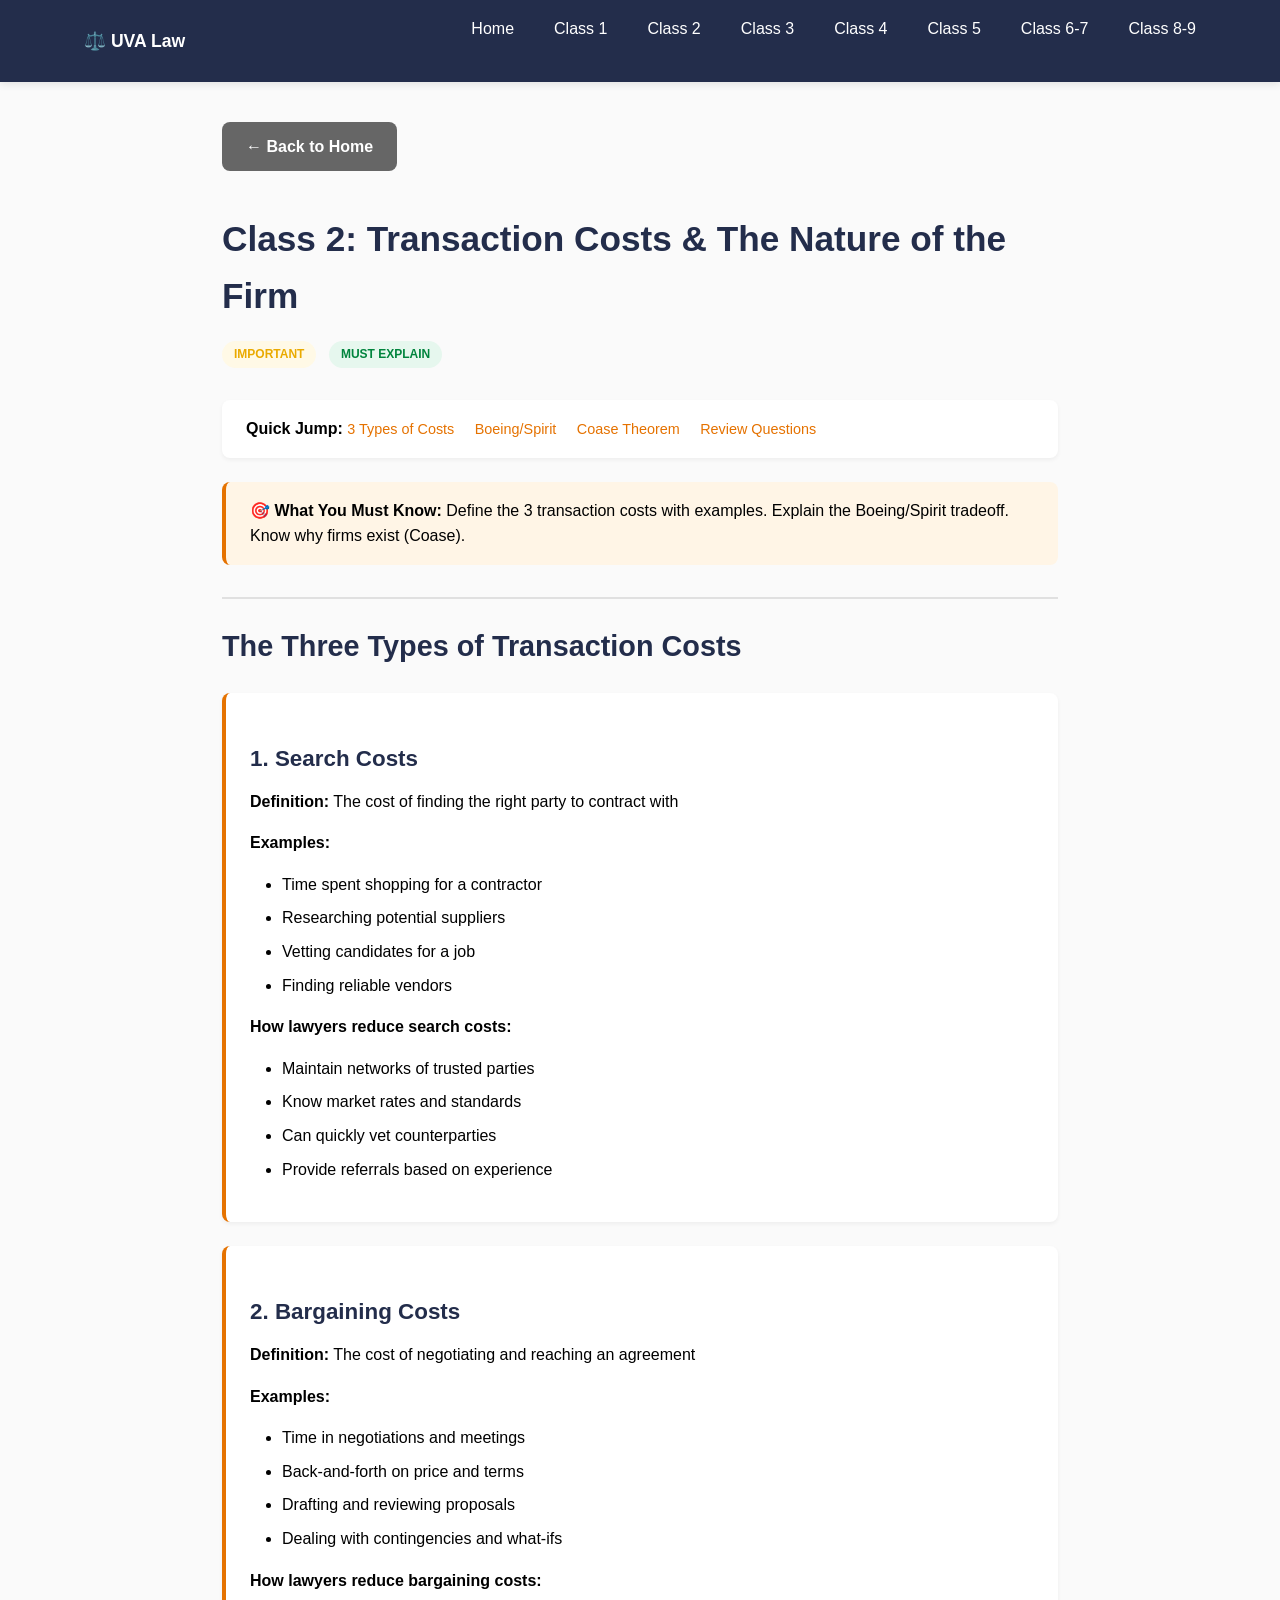
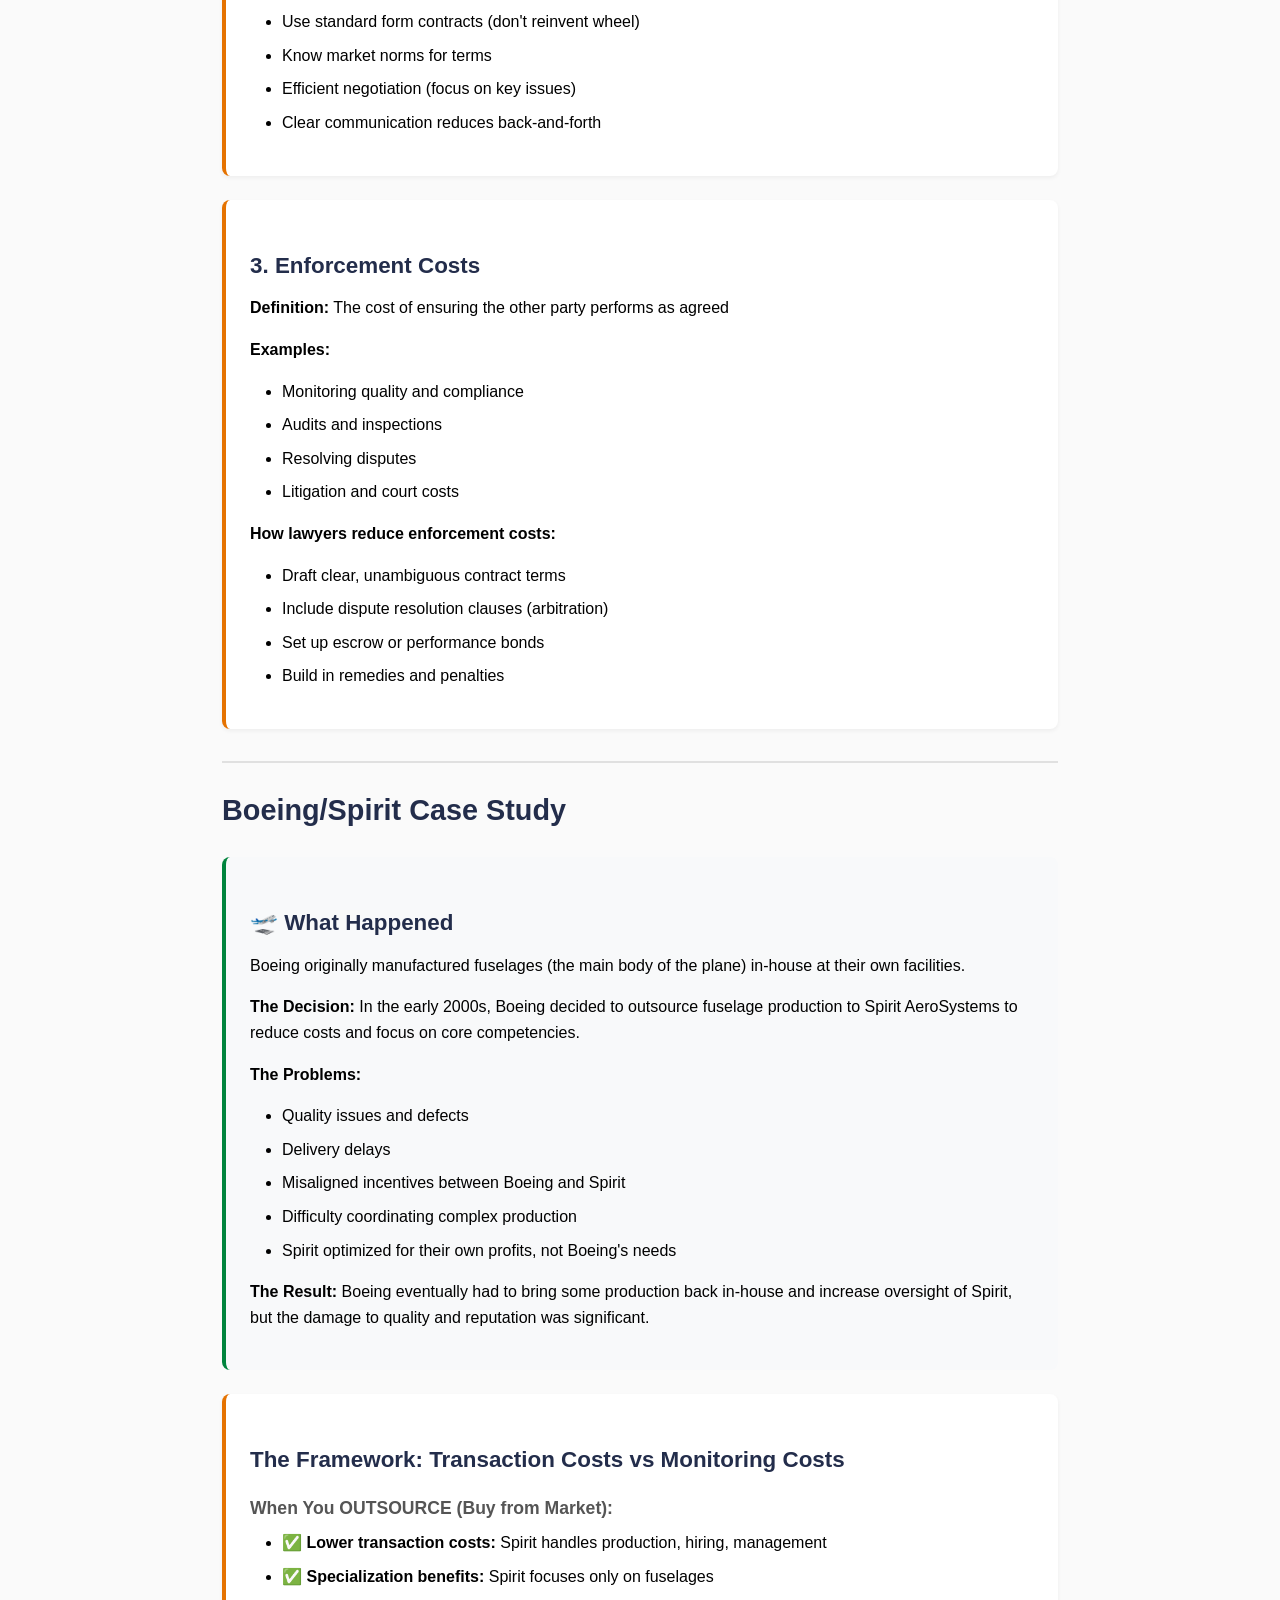
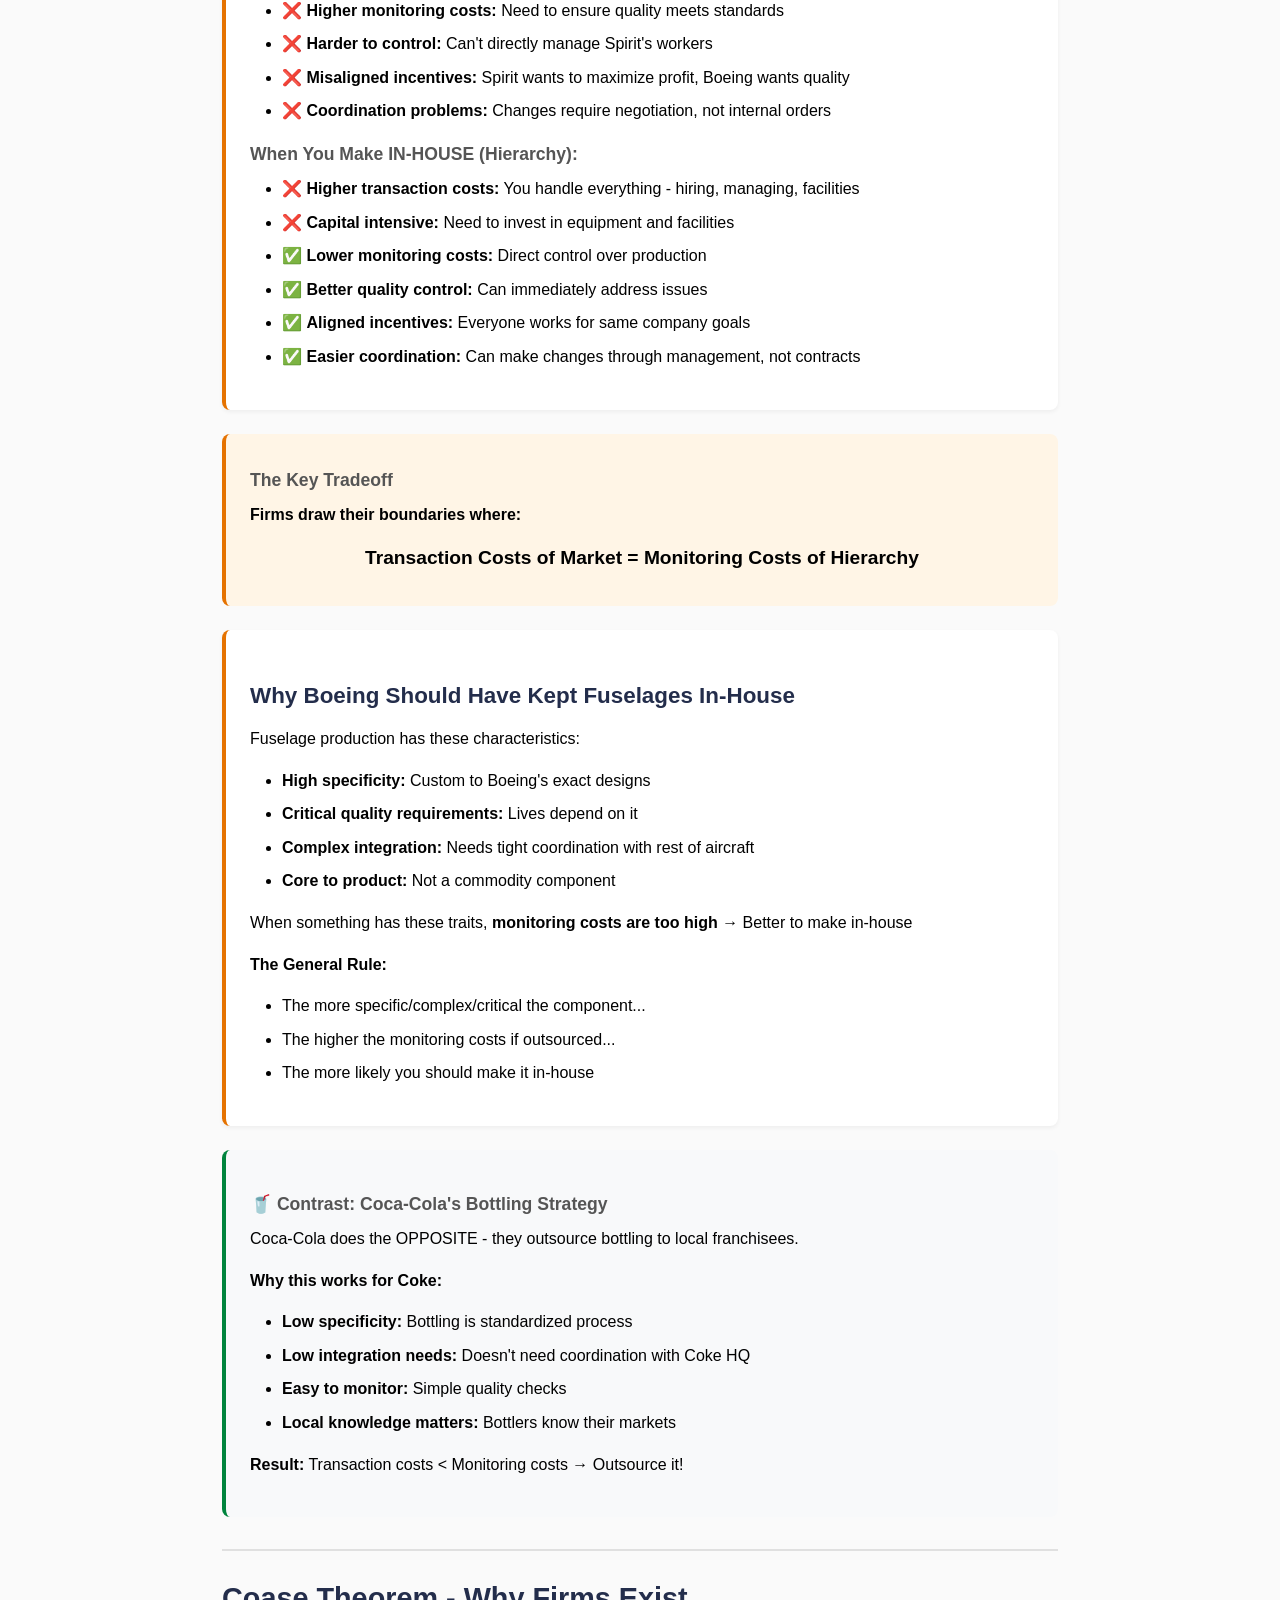
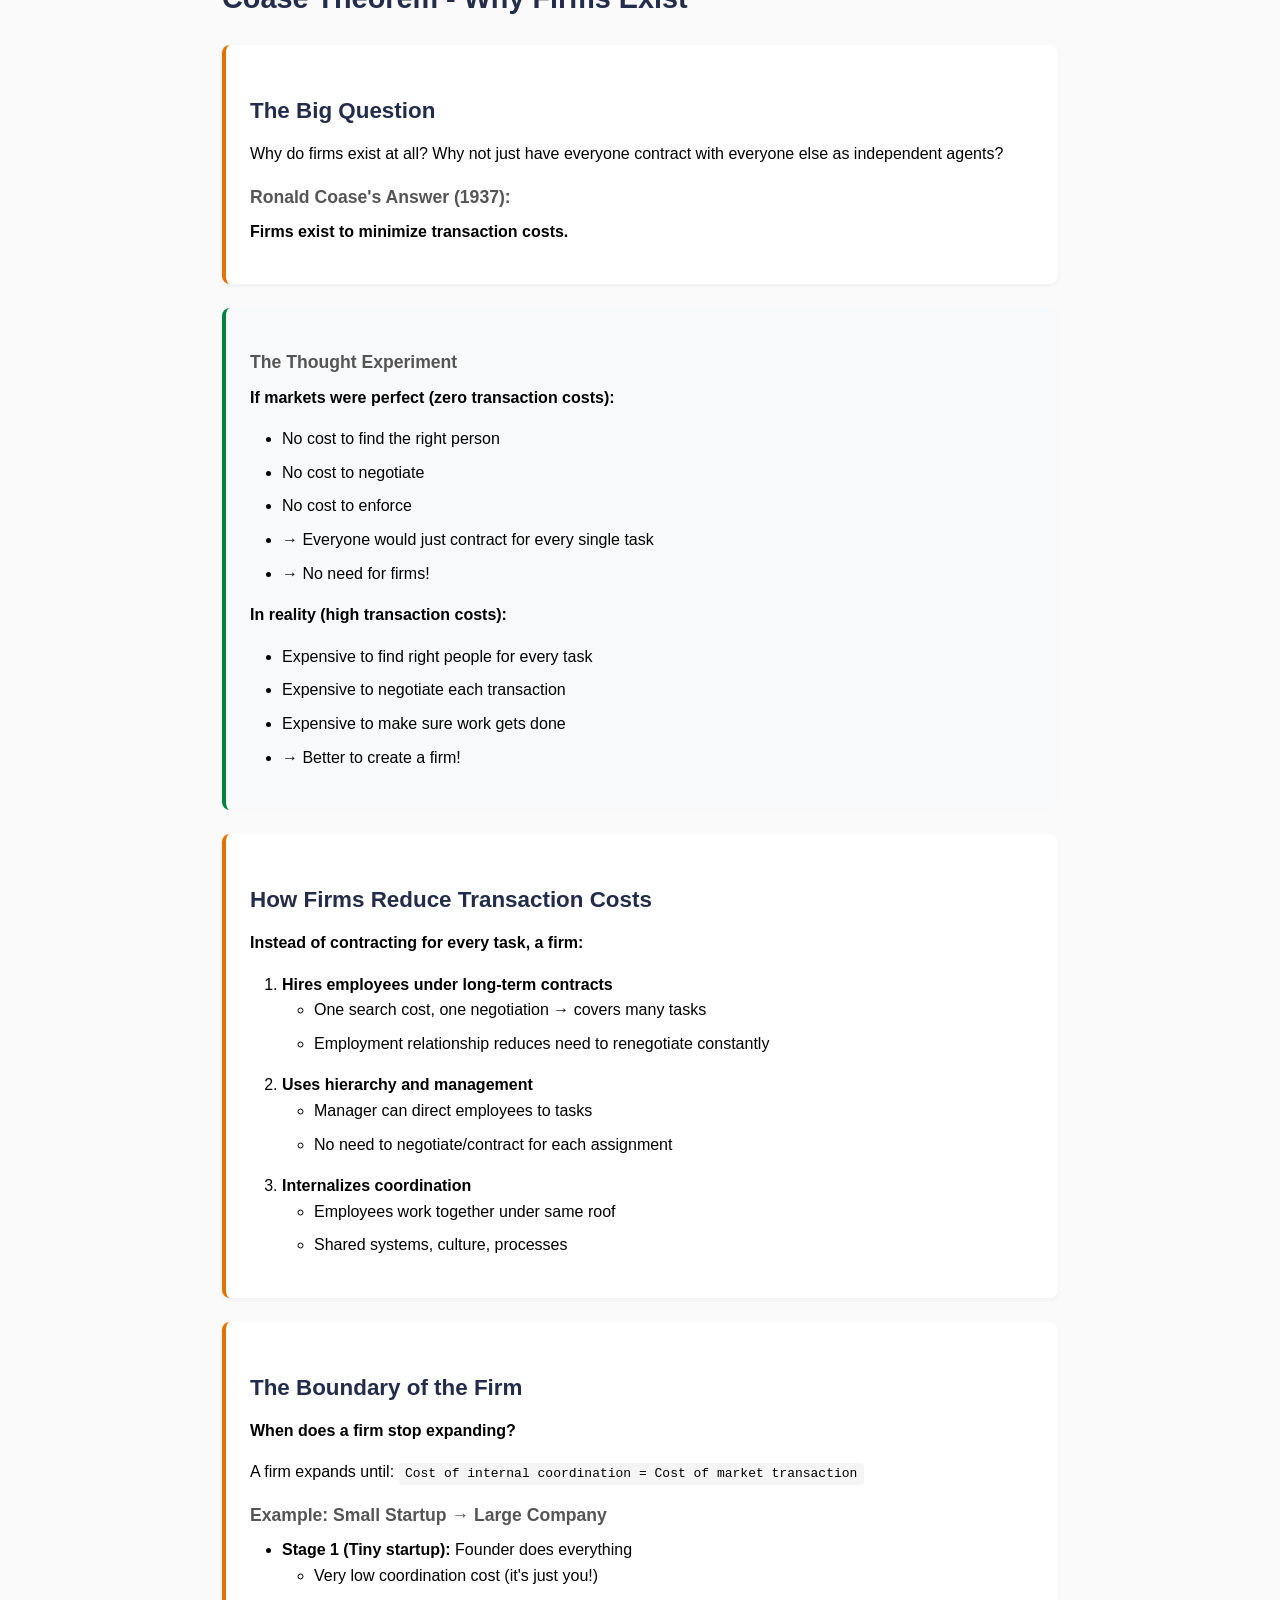
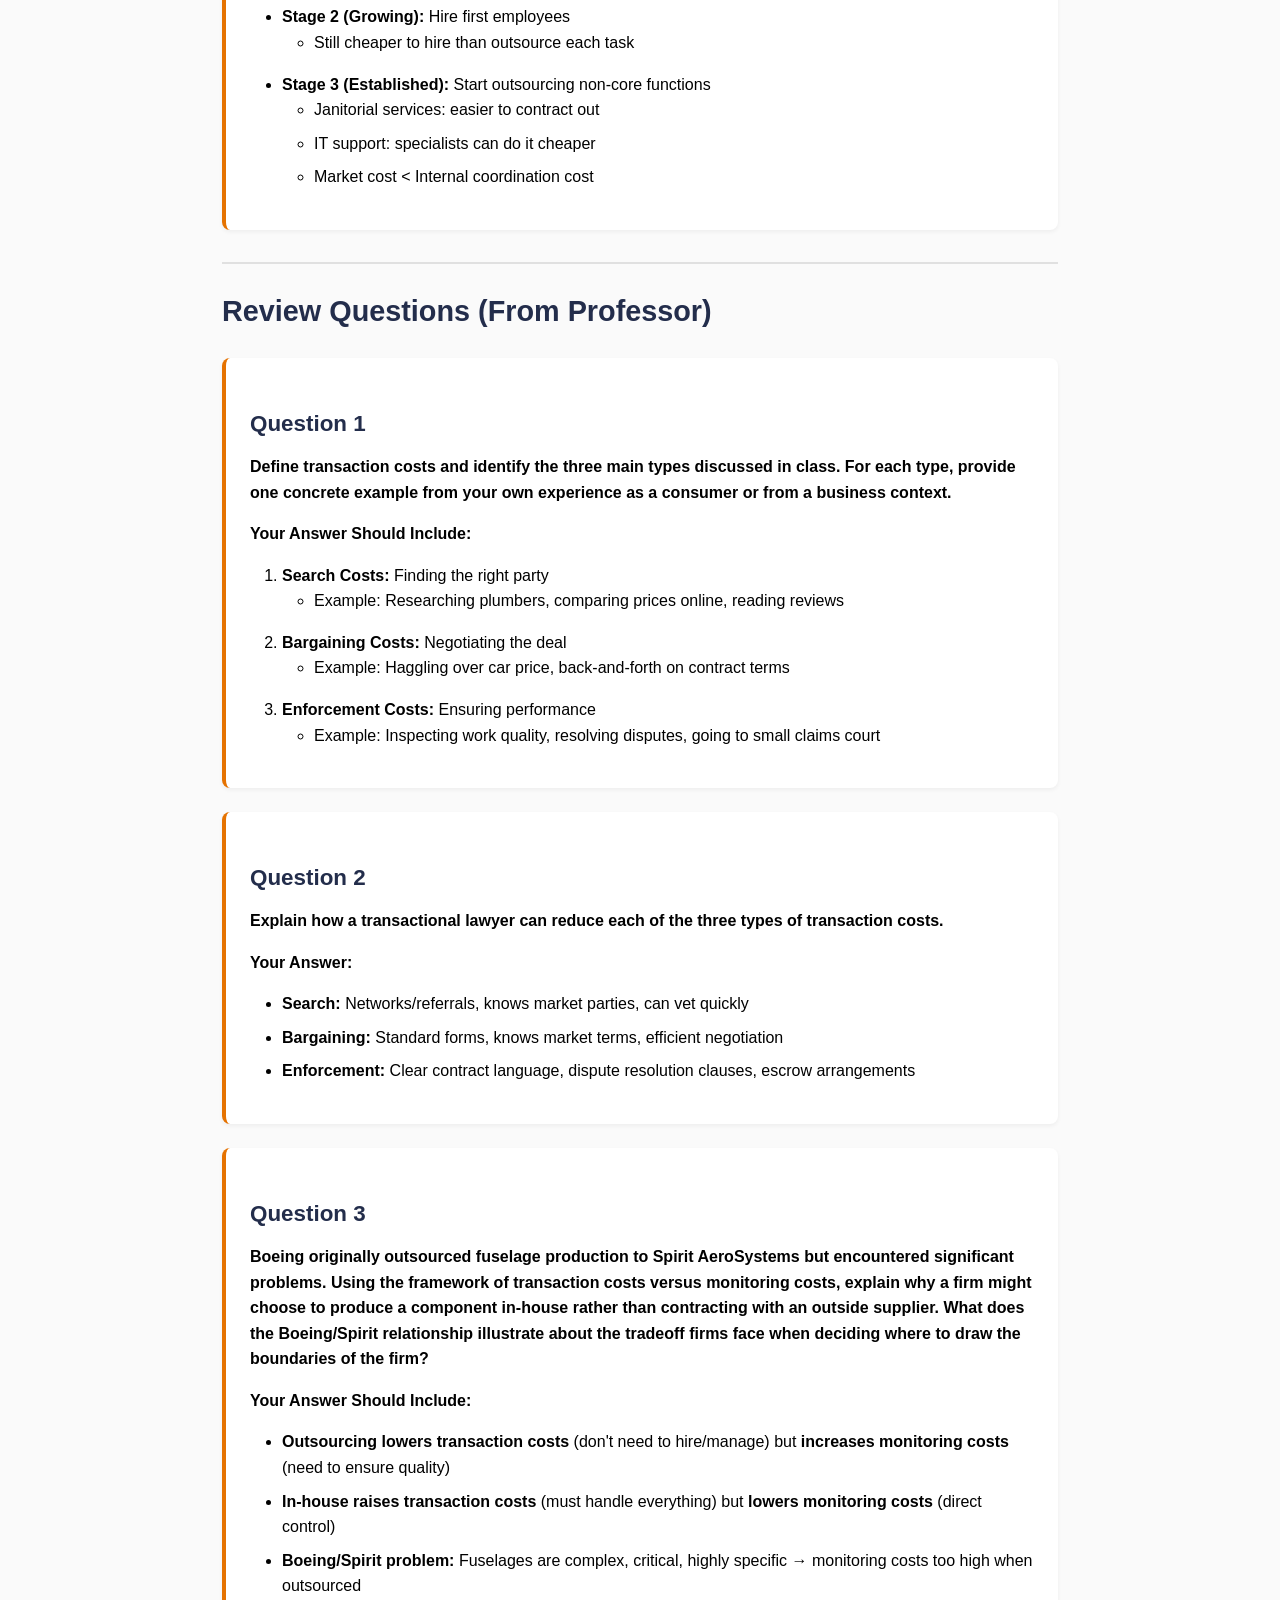
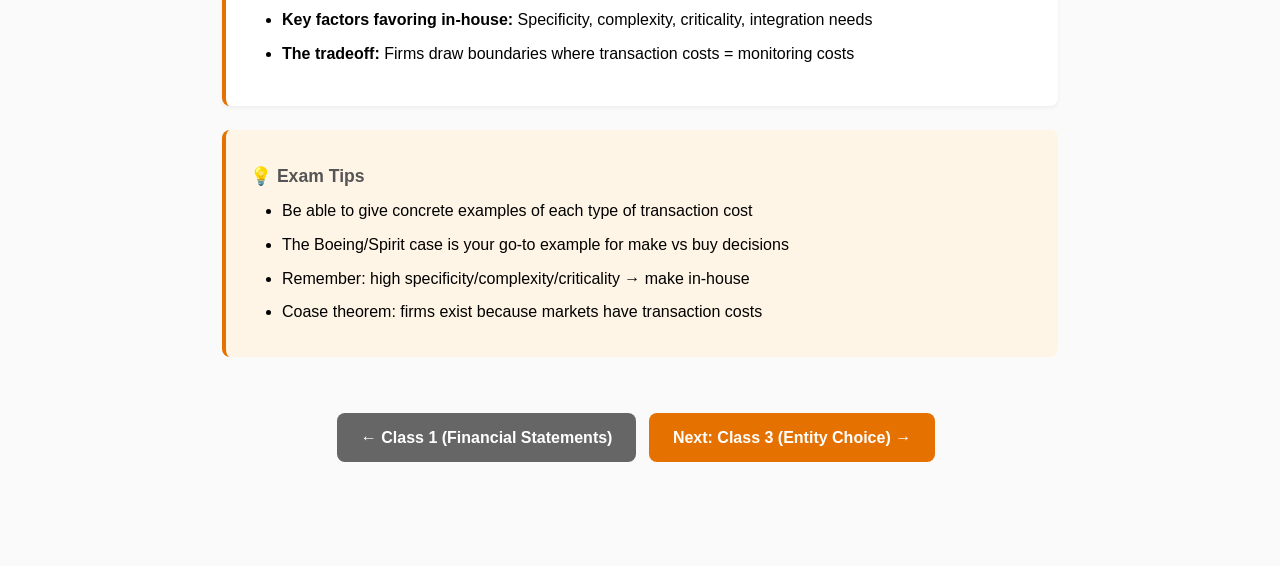
==== class2.html @ 77285ee9 "Rename class 2.html to class2.html" ====
<!DOCTYPE html>
<html lang="en">
<head>
    <meta charset="UTF-8">
    <meta name="viewport" content="width=device-width, initial-scale=1.0">
    <title>Class 2: Transaction Costs - UVA Law</title>
    <link rel="stylesheet" href="styles.css">
</head>
<body>
    <nav>
        <div class="container">
            <div class="logo"><a href="index.html" style="color: white; text-decoration: none;">⚖️ UVA Law</a></div>
            <ul>
                <li><a href="index.html">Home</a></li>
                <li><a href="class1.html">Class 1</a></li>
                <li><a href="class2.html">Class 2</a></li>
                <li><a href="class3.html">Class 3</a></li>
                <li><a href="class4.html">Class 4</a></li>
                <li><a href="class5.html">Class 5</a></li>
                <li><a href="class6.html">Class 6-7</a></li>
                <li><a href="class7.html">Class 8-9</a></li>
            </ul>
        </div>
    </nav>

    <div class="container">
        <a href="index.html" class="btn btn-secondary">← Back to Home</a>
        
        <h1>Class 2: Transaction Costs & The Nature of the Firm</h1>
        
        <div style="margin: 1rem 0;">
            <span class="badge important">IMPORTANT</span>
            <span class="badge explain">MUST EXPLAIN</span>
        </div>

        <div class="toc">
            <strong>Quick Jump:</strong>
            <a href="#costs">3 Types of Costs</a>
            <a href="#boeing">Boeing/Spirit</a>
            <a href="#coase">Coase Theorem</a>
            <a href="#review">Review Questions</a>
        </div>

        <div class="alert alert-exam">
            <strong>🎯 What You Must Know:</strong> Define the 3 transaction costs with examples. Explain the Boeing/Spirit tradeoff. Know why firms exist (Coase).
        </div>

        <h2 id="costs">The Three Types of Transaction Costs</h2>

        <div class="concept-box">
            <h3>1. Search Costs</h3>
            <p><strong>Definition:</strong> The cost of finding the right party to contract with</p>
            
            <p><strong>Examples:</strong></p>
            <ul>
                <li>Time spent shopping for a contractor</li>
                <li>Researching potential suppliers</li>
                <li>Vetting candidates for a job</li>
                <li>Finding reliable vendors</li>
            </ul>

            <p><strong>How lawyers reduce search costs:</strong></p>
            <ul>
                <li>Maintain networks of trusted parties</li>
                <li>Know market rates and standards</li>
                <li>Can quickly vet counterparties</li>
                <li>Provide referrals based on experience</li>
            </ul>
        </div>

        <div class="concept-box">
            <h3>2. Bargaining Costs</h3>
            <p><strong>Definition:</strong> The cost of negotiating and reaching an agreement</p>
            
            <p><strong>Examples:</strong></p>
            <ul>
                <li>Time in negotiations and meetings</li>
                <li>Back-and-forth on price and terms</li>
                <li>Drafting and reviewing proposals</li>
                <li>Dealing with contingencies and what-ifs</li>
            </ul>

            <p><strong>How lawyers reduce bargaining costs:</strong></p>
            <ul>
                <li>Use standard form contracts (don't reinvent wheel)</li>
                <li>Know market norms for terms</li>
                <li>Efficient negotiation (focus on key issues)</li>
                <li>Clear communication reduces back-and-forth</li>
            </ul>
        </div>

        <div class="concept-box">
            <h3>3. Enforcement Costs</h3>
            <p><strong>Definition:</strong> The cost of ensuring the other party performs as agreed</p>
            
            <p><strong>Examples:</strong></p>
            <ul>
                <li>Monitoring quality and compliance</li>
                <li>Audits and inspections</li>
                <li>Resolving disputes</li>
                <li>Litigation and court costs</li>
            </ul>

            <p><strong>How lawyers reduce enforcement costs:</strong></p>
            <ul>
                <li>Draft clear, unambiguous contract terms</li>
                <li>Include dispute resolution clauses (arbitration)</li>
                <li>Set up escrow or performance bonds</li>
                <li>Build in remedies and penalties</li>
            </ul>
        </div>

        <h2 id="boeing">Boeing/Spirit Case Study</h2>

        <div class="example-box">
            <h3>🛫 What Happened</h3>
            <p>Boeing originally manufactured fuselages (the main body of the plane) in-house at their own facilities.</p>
            
            <p><strong>The Decision:</strong> In the early 2000s, Boeing decided to outsource fuselage production to Spirit AeroSystems to reduce costs and focus on core competencies.</p>

            <p><strong>The Problems:</strong></p>
            <ul>
                <li>Quality issues and defects</li>
                <li>Delivery delays</li>
                <li>Misaligned incentives between Boeing and Spirit</li>
                <li>Difficulty coordinating complex production</li>
                <li>Spirit optimized for their own profits, not Boeing's needs</li>
            </ul>

            <p><strong>The Result:</strong> Boeing eventually had to bring some production back in-house and increase oversight of Spirit, but the damage to quality and reputation was significant.</p>
        </div>

        <div class="concept-box">
            <h3>The Framework: Transaction Costs vs Monitoring Costs</h3>

            <h4>When You OUTSOURCE (Buy from Market):</h4>
            <ul>
                <li>✅ <strong>Lower transaction costs:</strong> Spirit handles production, hiring, management</li>
                <li>✅ <strong>Specialization benefits:</strong> Spirit focuses only on fuselages</li>
                <li>❌ <strong>Higher monitoring costs:</strong> Need to ensure quality meets standards</li>
                <li>❌ <strong>Harder to control:</strong> Can't directly manage Spirit's workers</li>
                <li>❌ <strong>Misaligned incentives:</strong> Spirit wants to maximize profit, Boeing wants quality</li>
                <li>❌ <strong>Coordination problems:</strong> Changes require negotiation, not internal orders</li>
            </ul>

            <h4>When You Make IN-HOUSE (Hierarchy):</h4>
            <ul>
                <li>❌ <strong>Higher transaction costs:</strong> You handle everything - hiring, managing, facilities</li>
                <li>❌ <strong>Capital intensive:</strong> Need to invest in equipment and facilities</li>
                <li>✅ <strong>Lower monitoring costs:</strong> Direct control over production</li>
                <li>✅ <strong>Better quality control:</strong> Can immediately address issues</li>
                <li>✅ <strong>Aligned incentives:</strong> Everyone works for same company goals</li>
                <li>✅ <strong>Easier coordination:</strong> Can make changes through management, not contracts</li>
            </ul>
        </div>

        <div class="alert alert-exam">
            <h4>The Key Tradeoff</h4>
            <p><strong>Firms draw their boundaries where:</strong></p>
            <p style="text-align: center; font-size: 1.2rem; margin: 1rem 0;">
                <strong>Transaction Costs of Market = Monitoring Costs of Hierarchy</strong>
            </p>
        </div>

        <div class="concept-box">
            <h3>Why Boeing Should Have Kept Fuselages In-House</h3>

            <p>Fuselage production has these characteristics:</p>
            <ul>
                <li><strong>High specificity:</strong> Custom to Boeing's exact designs</li>
                <li><strong>Critical quality requirements:</strong> Lives depend on it</li>
                <li><strong>Complex integration:</strong> Needs tight coordination with rest of aircraft</li>
                <li><strong>Core to product:</strong> Not a commodity component</li>
            </ul>

            <p>When something has these traits, <strong>monitoring costs are too high</strong> → Better to make in-house</p>

            <p><strong>The General Rule:</strong></p>
            <ul>
                <li>The more specific/complex/critical the component...</li>
                <li>The higher the monitoring costs if outsourced...</li>
                <li>The more likely you should make it in-house</li>
            </ul>
        </div>

        <div class="example-box">
            <h4>🥤 Contrast: Coca-Cola's Bottling Strategy</h4>
            <p>Coca-Cola does the OPPOSITE - they outsource bottling to local franchisees.</p>

            <p><strong>Why this works for Coke:</strong></p>
            <ul>
                <li><strong>Low specificity:</strong> Bottling is standardized process</li>
                <li><strong>Low integration needs:</strong> Doesn't need coordination with Coke HQ</li>
                <li><strong>Easy to monitor:</strong> Simple quality checks</li>
                <li><strong>Local knowledge matters:</strong> Bottlers know their markets</li>
            </ul>

            <p><strong>Result:</strong> Transaction costs < Monitoring costs → Outsource it!</p>
        </div>

        <h2 id="coase">Coase Theorem - Why Firms Exist</h2>

        <div class="concept-box">
            <h3>The Big Question</h3>
            <p>Why do firms exist at all? Why not just have everyone contract with everyone else as independent agents?</p>

            <h4>Ronald Coase's Answer (1937):</h4>
            <p><strong>Firms exist to minimize transaction costs.</strong></p>
        </div>

        <div class="example-box">
            <h4>The Thought Experiment</h4>
            
            <p><strong>If markets were perfect (zero transaction costs):</strong></p>
            <ul>
                <li>No cost to find the right person</li>
                <li>No cost to negotiate</li>
                <li>No cost to enforce</li>
                <li>→ Everyone would just contract for every single task</li>
                <li>→ No need for firms!</li>
            </ul>

            <p><strong>In reality (high transaction costs):</strong></p>
            <ul>
                <li>Expensive to find right people for every task</li>
                <li>Expensive to negotiate each transaction</li>
                <li>Expensive to make sure work gets done</li>
                <li>→ Better to create a firm!</li>
            </ul>
        </div>

        <div class="concept-box">
            <h3>How Firms Reduce Transaction Costs</h3>

            <p><strong>Instead of contracting for every task, a firm:</strong></p>
            <ol>
                <li><strong>Hires employees under long-term contracts</strong>
                    <ul>
                        <li>One search cost, one negotiation → covers many tasks</li>
                        <li>Employment relationship reduces need to renegotiate constantly</li>
                    </ul>
                </li>
                <li><strong>Uses hierarchy and management</strong>
                    <ul>
                        <li>Manager can direct employees to tasks</li>
                        <li>No need to negotiate/contract for each assignment</li>
                    </ul>
                </li>
                <li><strong>Internalizes coordination</strong>
                    <ul>
                        <li>Employees work together under same roof</li>
                        <li>Shared systems, culture, processes</li>
                    </ul>
                </li>
            </ol>
        </div>

        <div class="concept-box">
            <h3>The Boundary of the Firm</h3>

            <p><strong>When does a firm stop expanding?</strong></p>
            <p>A firm expands until: <code>Cost of internal coordination = Cost of market transaction</code></p>

            <h4>Example: Small Startup → Large Company</h4>
            <ul>
                <li><strong>Stage 1 (Tiny startup):</strong> Founder does everything
                    <ul><li>Very low coordination cost (it's just you!)</li></ul>
                </li>
                <li><strong>Stage 2 (Growing):</strong> Hire first employees
                    <ul><li>Still cheaper to hire than outsource each task</li></ul>
                </li>
                <li><strong>Stage 3 (Established):</strong> Start outsourcing non-core functions
                    <ul>
                        <li>Janitorial services: easier to contract out</li>
                        <li>IT support: specialists can do it cheaper</li>
                        <li>Market cost < Internal coordination cost</li>
                    </ul>
                </li>
            </ul>
        </div>

        <h2 id="review">Review Questions (From Professor)</h2>

        <div class="concept-box">
            <h3>Question 1</h3>
            <p><strong>Define transaction costs and identify the three main types discussed in class. For each type, provide one concrete example from your own experience as a consumer or from a business context.</strong></p>
            
            <p><strong>Your Answer Should Include:</strong></p>
            <ol>
                <li><strong>Search Costs:</strong> Finding the right party
                    <ul><li>Example: Researching plumbers, comparing prices online, reading reviews</li></ul>
                </li>
                <li><strong>Bargaining Costs:</strong> Negotiating the deal
                    <ul><li>Example: Haggling over car price, back-and-forth on contract terms</li></ul>
                </li>
                <li><strong>Enforcement Costs:</strong> Ensuring performance
                    <ul><li>Example: Inspecting work quality, resolving disputes, going to small claims court</li></ul>
                </li>
            </ol>
        </div>

        <div class="concept-box">
            <h3>Question 2</h3>
            <p><strong>Explain how a transactional lawyer can reduce each of the three types of transaction costs.</strong></p>
            
            <p><strong>Your Answer:</strong></p>
            <ul>
                <li><strong>Search:</strong> Networks/referrals, knows market parties, can vet quickly</li>
                <li><strong>Bargaining:</strong> Standard forms, knows market terms, efficient negotiation</li>
                <li><strong>Enforcement:</strong> Clear contract language, dispute resolution clauses, escrow arrangements</li>
            </ul>
        </div>

        <div class="concept-box">
            <h3>Question 3</h3>
            <p><strong>Boeing originally outsourced fuselage production to Spirit AeroSystems but encountered significant problems. Using the framework of transaction costs versus monitoring costs, explain why a firm might choose to produce a component in-house rather than contracting with an outside supplier. What does the Boeing/Spirit relationship illustrate about the tradeoff firms face when deciding where to draw the boundaries of the firm?</strong></p>
            
            <p><strong>Your Answer Should Include:</strong></p>
            <ul>
                <li><strong>Outsourcing lowers transaction costs</strong> (don't need to hire/manage) but <strong>increases monitoring costs</strong> (need to ensure quality)</li>
                <li><strong>In-house raises transaction costs</strong> (must handle everything) but <strong>lowers monitoring costs</strong> (direct control)</li>
                <li><strong>Boeing/Spirit problem:</strong> Fuselages are complex, critical, highly specific → monitoring costs too high when outsourced</li>
                <li><strong>Key factors favoring in-house:</strong> Specificity, complexity, criticality, integration needs</li>
                <li><strong>The tradeoff:</strong> Firms draw boundaries where transaction costs = monitoring costs</li>
            </ul>
        </div>

        <div class="alert alert-exam">
            <h4>💡 Exam Tips</h4>
            <ul>
                <li>Be able to give concrete examples of each type of transaction cost</li>
                <li>The Boeing/Spirit case is your go-to example for make vs buy decisions</li>
                <li>Remember: high specificity/complexity/criticality → make in-house</li>
                <li>Coase theorem: firms exist because markets have transaction costs</li>
            </ul>
        </div>

        <div style="margin: 3rem 0; text-align: center;">
            <a href="class1.html" class="btn btn-secondary">← Class 1 (Financial Statements)</a>
            <a href="class3.html" class="btn">Next: Class 3 (Entity Choice) →</a>
        </div>
    </div>
</body>
</html>
---- styles.css ----
/* UVA Law Study System - Shared Styles */

:root {
    --uva-blue: #232D4B;
    --uva-orange: #E57200;
    --lawn-green: #00843D;
    --podcast-purple: #592A8A;
    --rotunda-orange: #DF4E00;
}

* {
    margin: 0;
    padding: 0;
    box-sizing: border-box;
}

body {
    font-family: -apple-system, BlinkMacSystemFont, 'Segoe UI', sans-serif;
    background: #FAFAFA;
    line-height: 1.6;
    padding-bottom: 3rem;
}

/* Navigation */
nav {
    background: var(--uva-blue);
    color: white;
    padding: 1rem 2rem;
    position: sticky;
    top: 0;
    z-index: 1000;
    box-shadow: 0 2px 8px rgba(0, 0, 0, 0.1);
}

nav .container {
    max-width: 1200px;
    margin: 0 auto;
    display: flex;
    justify-content: space-between;
    align-items: center;
    flex-wrap: wrap;
}

nav .logo {
    font-weight: 600;
    font-size: 1.1rem;
}

nav ul {
    display: flex;
    gap: 1rem;
    list-style: none;
    flex-wrap: wrap;
}

nav a {
    color: white;
    text-decoration: none;
    padding: 0.5rem 0.75rem;
    border-radius: 4px;
    transition: background 0.2s;
}

nav a:hover {
    background: rgba(255, 255, 255, 0.2);
}

/* Container */
.container {
    max-width: 900px;
    margin: 2rem auto;
    padding: 0 2rem;
}

/* Typography */
h1 {
    color: var(--uva-blue);
    margin: 2rem 0 1rem;
    font-size: 2.2rem;
}

h2 {
    color: var(--uva-blue);
    margin: 2rem 0 1rem;
    padding-top: 1.5rem;
    border-top: 2px solid #E0E0E0;
    font-size: 1.8rem;
}

h3 {
    color: var(--uva-blue);
    margin: 1.5rem 0 0.75rem;
    font-size: 1.4rem;
}

h4 {
    color: #555;
    margin: 1rem 0 0.5rem;
    font-size: 1.1rem;
}

p {
    margin-bottom: 1rem;
}

/* Badges */
.badge {
    display: inline-block;
    padding: 0.25rem 0.75rem;
    border-radius: 20px;
    font-size: 0.75rem;
    font-weight: 600;
    margin-right: 0.5rem;
    margin-bottom: 0.5rem;
}

.badge.critical {
    background: #FFF5E6;
    color: var(--rotunda-orange);
}

.badge.important {
    background: #FFF9E6;
    color: #EAAA00;
}

.badge.calculation {
    background: #E6F1FB;
    color: #007AAB;
}

.badge.explain {
    background: #E6F7EE;
    color: var(--lawn-green);
}

/* Buttons */
.btn {
    background: var(--uva-orange);
    color: white;
    padding: 0.75rem 1.5rem;
    border: none;
    border-radius: 8px;
    cursor: pointer;
    margin: 0.5rem 0.5rem 0.5rem 0;
    font-weight: 600;
    font-size: 1rem;
    transition: background 0.2s;
    text-decoration: none;
    display: inline-block;
}

.btn:hover {
    background: var(--rotunda-orange);
}

.btn-secondary {
    background: #666;
}

.btn-secondary:hover {
    background: #555;
}

/* Alerts */
.alert {
    padding: 1rem 1.5rem;
    border-radius: 8px;
    margin: 1.5rem 0;
    border-left: 4px solid;
}

.alert-exam {
    background: #FFF5E6;
    border-left-color: var(--uva-orange);
}

.alert-success {
    background: #E6F7EE;
    border-left-color: var(--lawn-green);
}

.alert-warning {
    background: #FFF9E6;
    border-left-color: #EAAA00;
}

.alert-not-tested {
    background: #F5F5F5;
    border-left-color: #999;
    color: #666;
}

/* Content Boxes */
.concept-box {
    background: white;
    border-left: 4px solid var(--uva-orange);
    padding: 1.5rem;
    margin: 1.5rem 0;
    border-radius: 8px;
    box-shadow: 0 2px 4px rgba(0, 0, 0, 0.05);
}

.example-box {
    background: #F8F9FA;
    border-left: 4px solid var(--lawn-green);
    padding: 1.5rem;
    margin: 1.5rem 0;
    border-radius: 8px;
}

.calculation-box {
    background: #E6F1FB;
    border-left: 4px solid #007AAB;
    padding: 1.5rem;
    margin: 1.5rem 0;
    border-radius: 8px;
    font-family: 'Courier New', monospace;
}

.mistake-box {
    background: #FFE6E6;
    border-left: 4px solid #DC3545;
    padding: 1rem 1.5rem;
    margin: 1rem 0;
    border-radius: 8px;
}

/* Code blocks */
pre {
    background: #F5F5F5;
    padding: 1rem;
    border-radius: 4px;
    overflow-x: auto;
    margin: 1rem 0;
    line-height: 1.4;
}

code {
    background: #F5F5F5;
    padding: 0.2rem 0.4rem;
    border-radius: 3px;
    font-family: monospace;
}

/* Lists */
ul, ol {
    margin-left: 2rem;
    margin-bottom: 1rem;
}

li {
    margin-bottom: 0.5rem;
}

/* Lesson cards (for home page) */
.lesson-grid {
    display: grid;
    grid-template-columns: repeat(auto-fit, minmax(300px, 1fr));
    gap: 1rem;
    margin: 2rem 0;
}

.lesson-card {
    background: white;
    padding: 1.5rem;
    border-radius: 8px;
    border-left: 4px solid var(--uva-orange);
    box-shadow: 0 2px 4px rgba(0, 0, 0, 0.05);
    transition: transform 0.2s;
}

.lesson-card:hover {
    transform: translateY(-2px);
    box-shadow: 0 4px 8px rgba(0, 0, 0, 0.1);
}

/* Table of contents */
.toc {
    background: white;
    padding: 1rem 1.5rem;
    border-radius: 8px;
    margin: 1.5rem 0;
    box-shadow: 0 2px 4px rgba(0, 0, 0, 0.05);
}

.toc a {
    color: var(--uva-orange);
    text-decoration: none;
    margin-right: 1rem;
    font-size: 0.9rem;
}

.toc a:hover {
    text-decoration: underline;
}

/* Mobile responsive */
@media (max-width: 768px) {
    nav ul {
        width: 100%;
        margin-top: 0.5rem;
    }
    
    .container {
        padding: 0 1rem;
    }
    
    h1 {
        font-size: 1.8rem;
    }
    
    .lesson-grid {
        grid-template-columns: 1fr;
    }
}
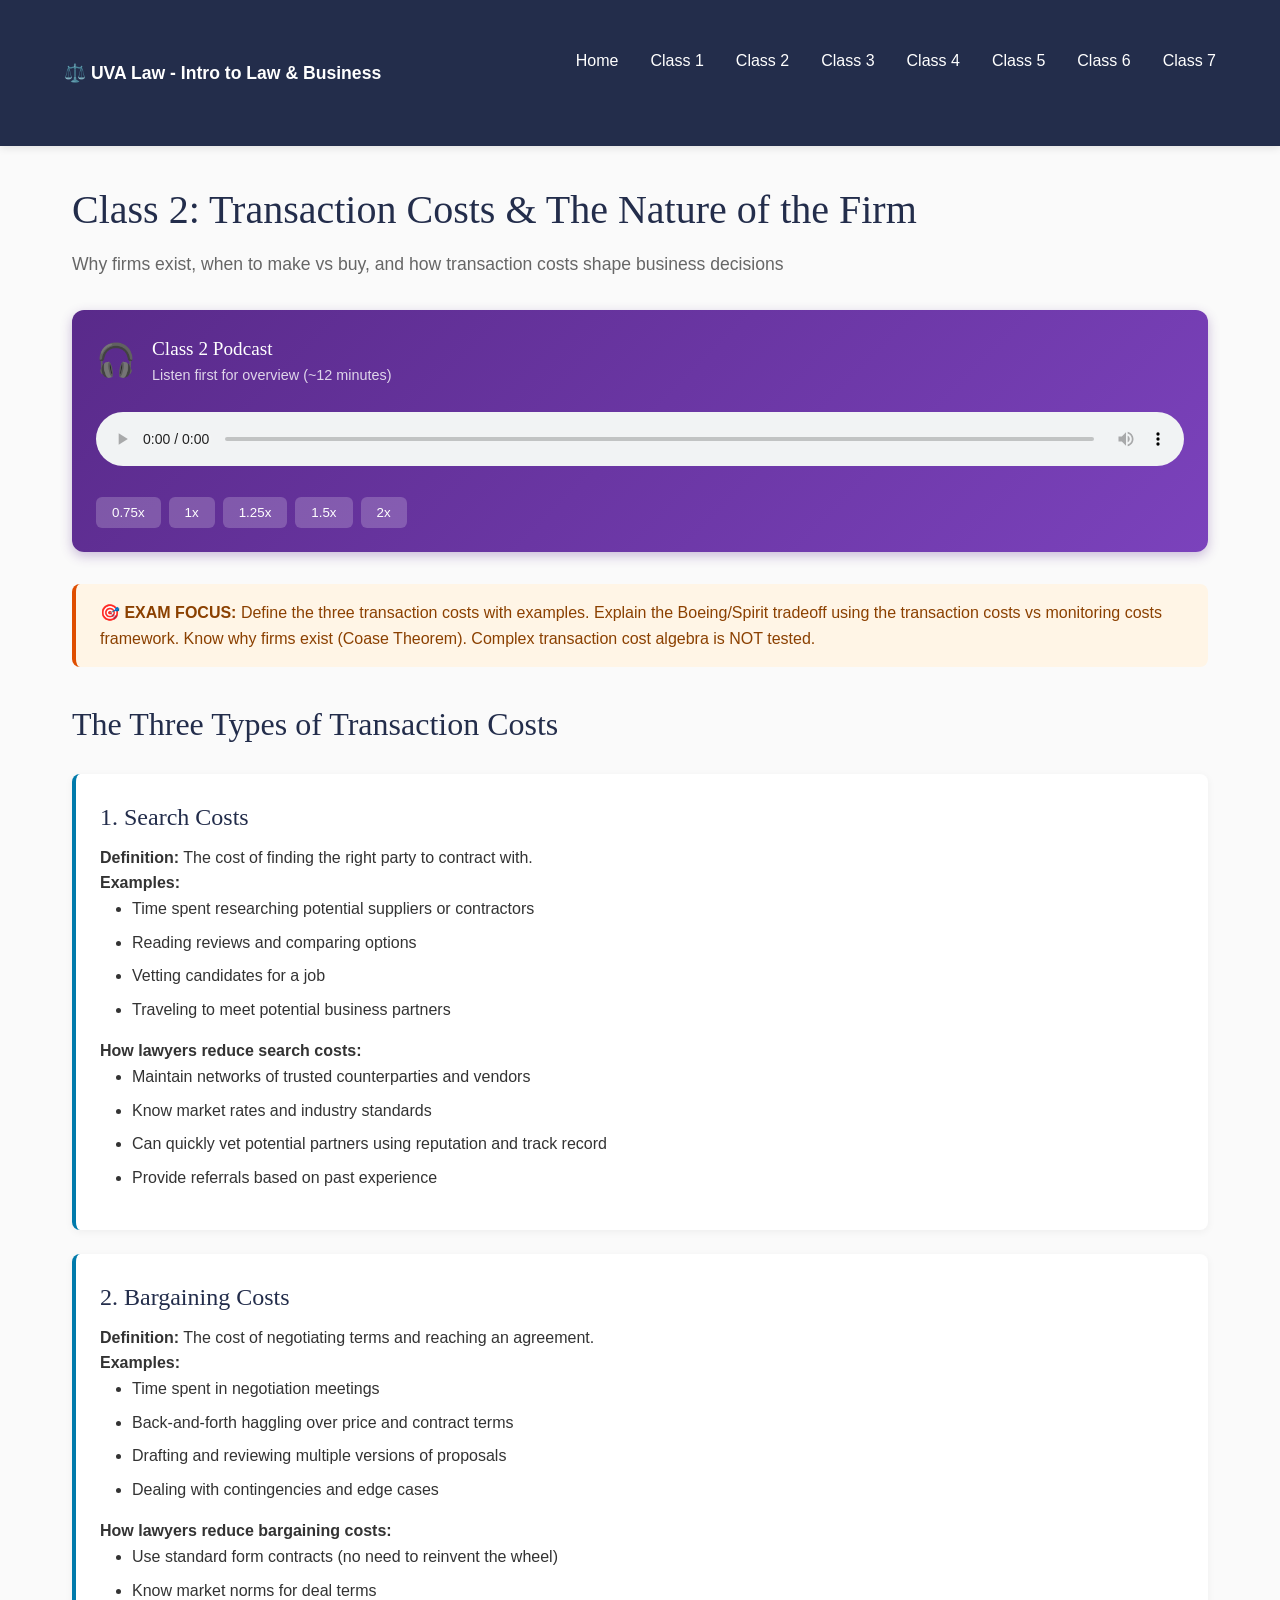
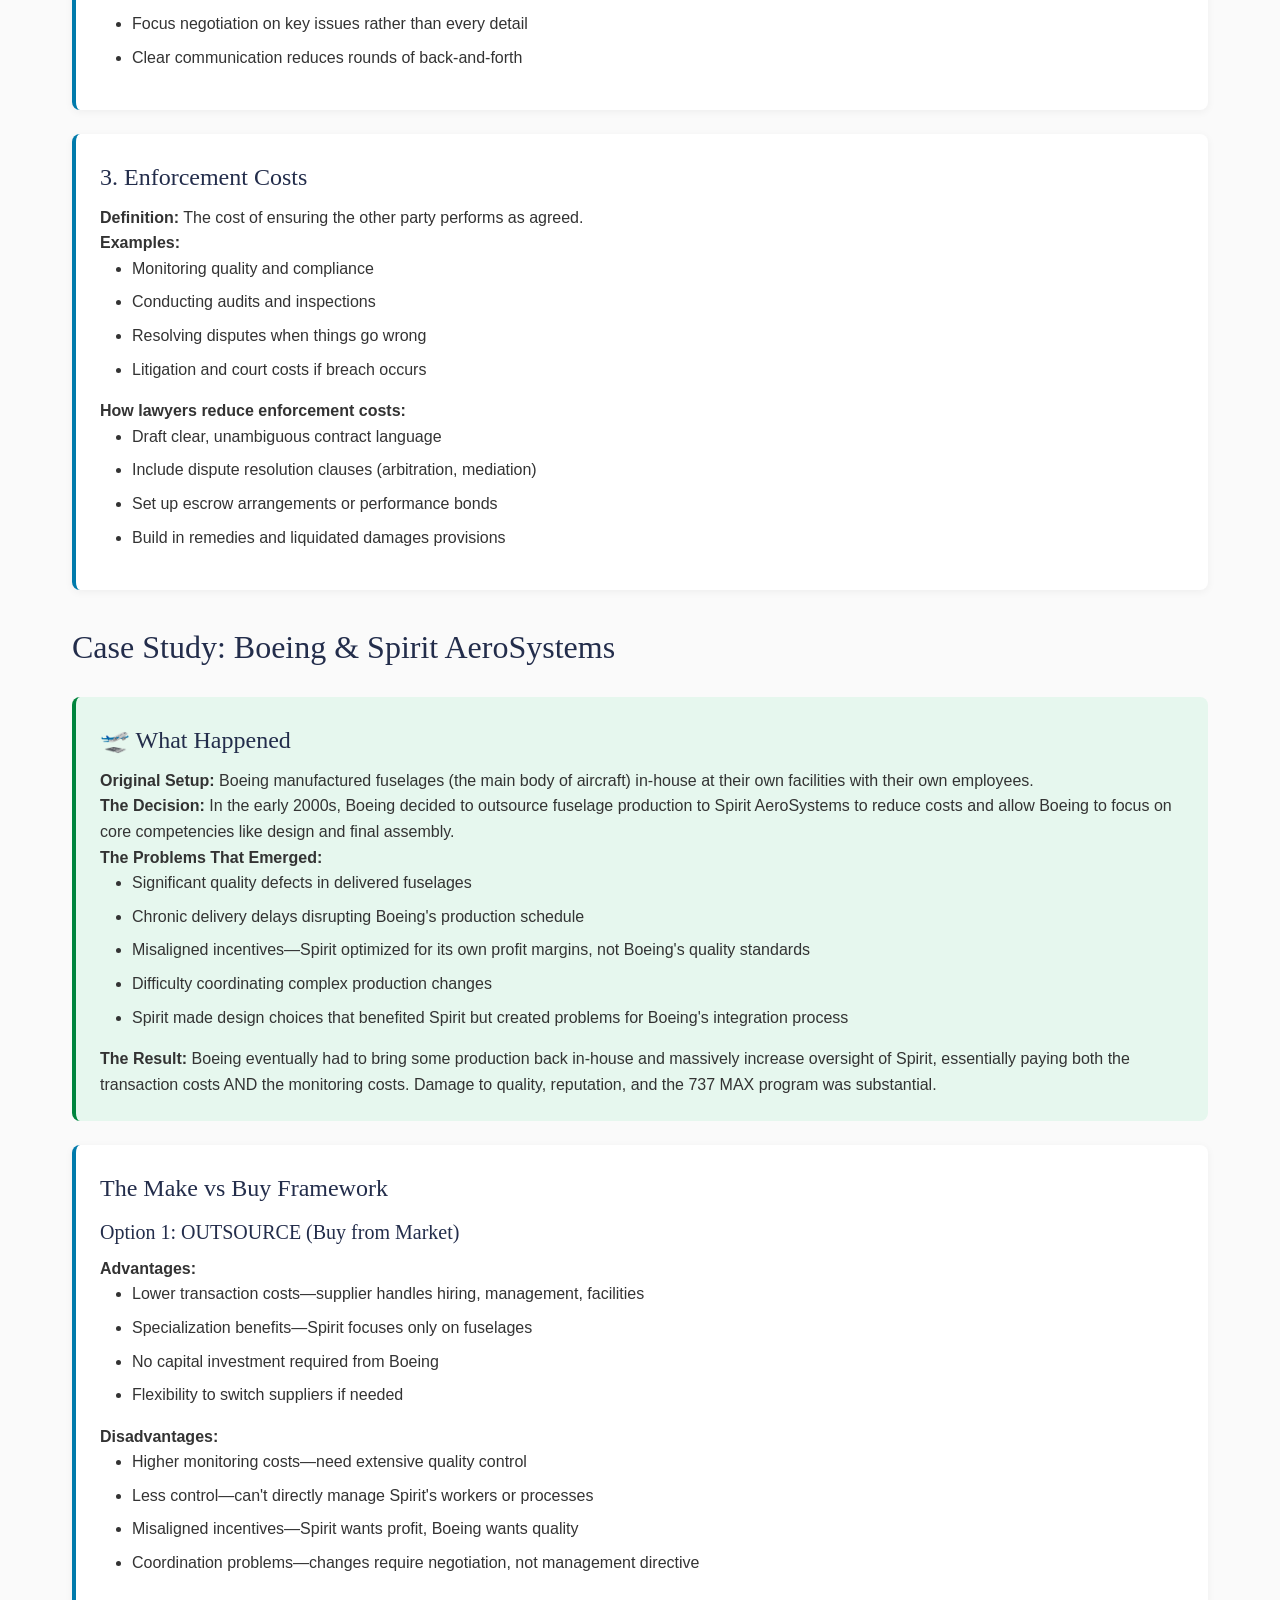
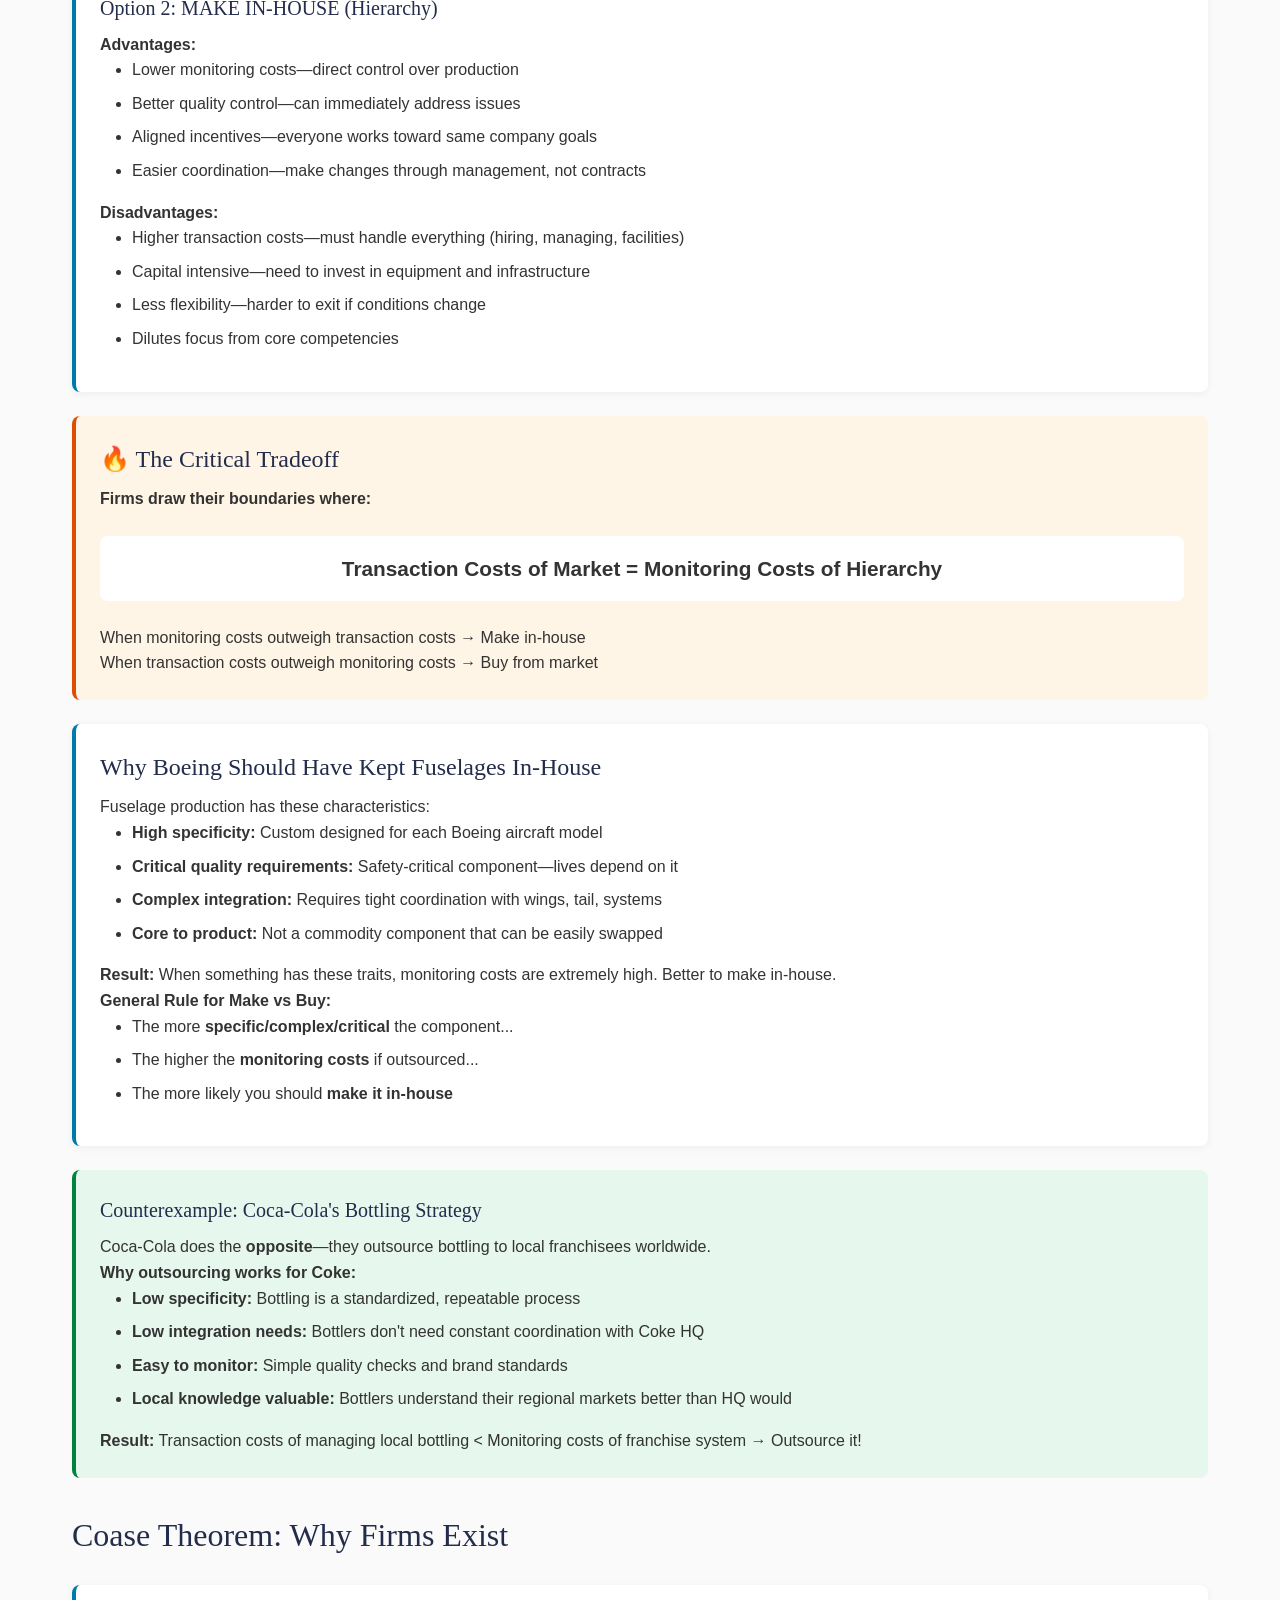
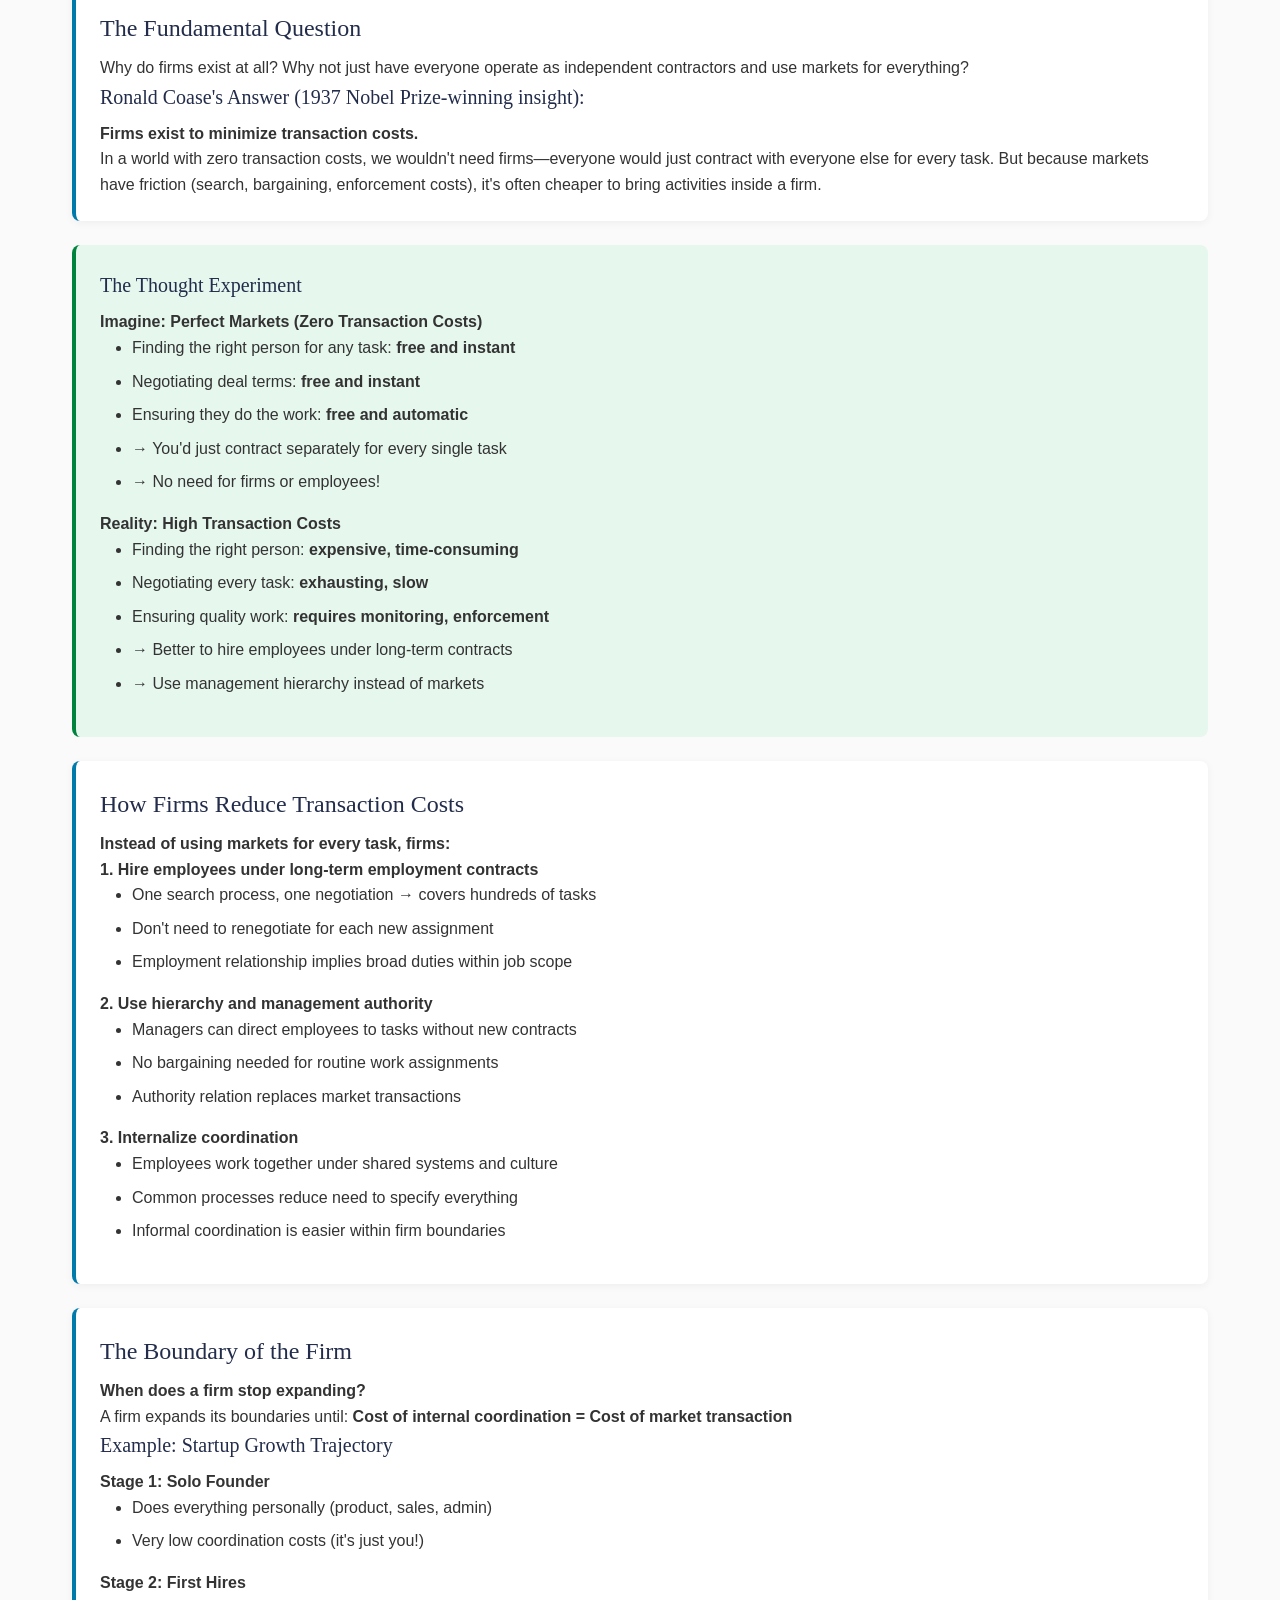
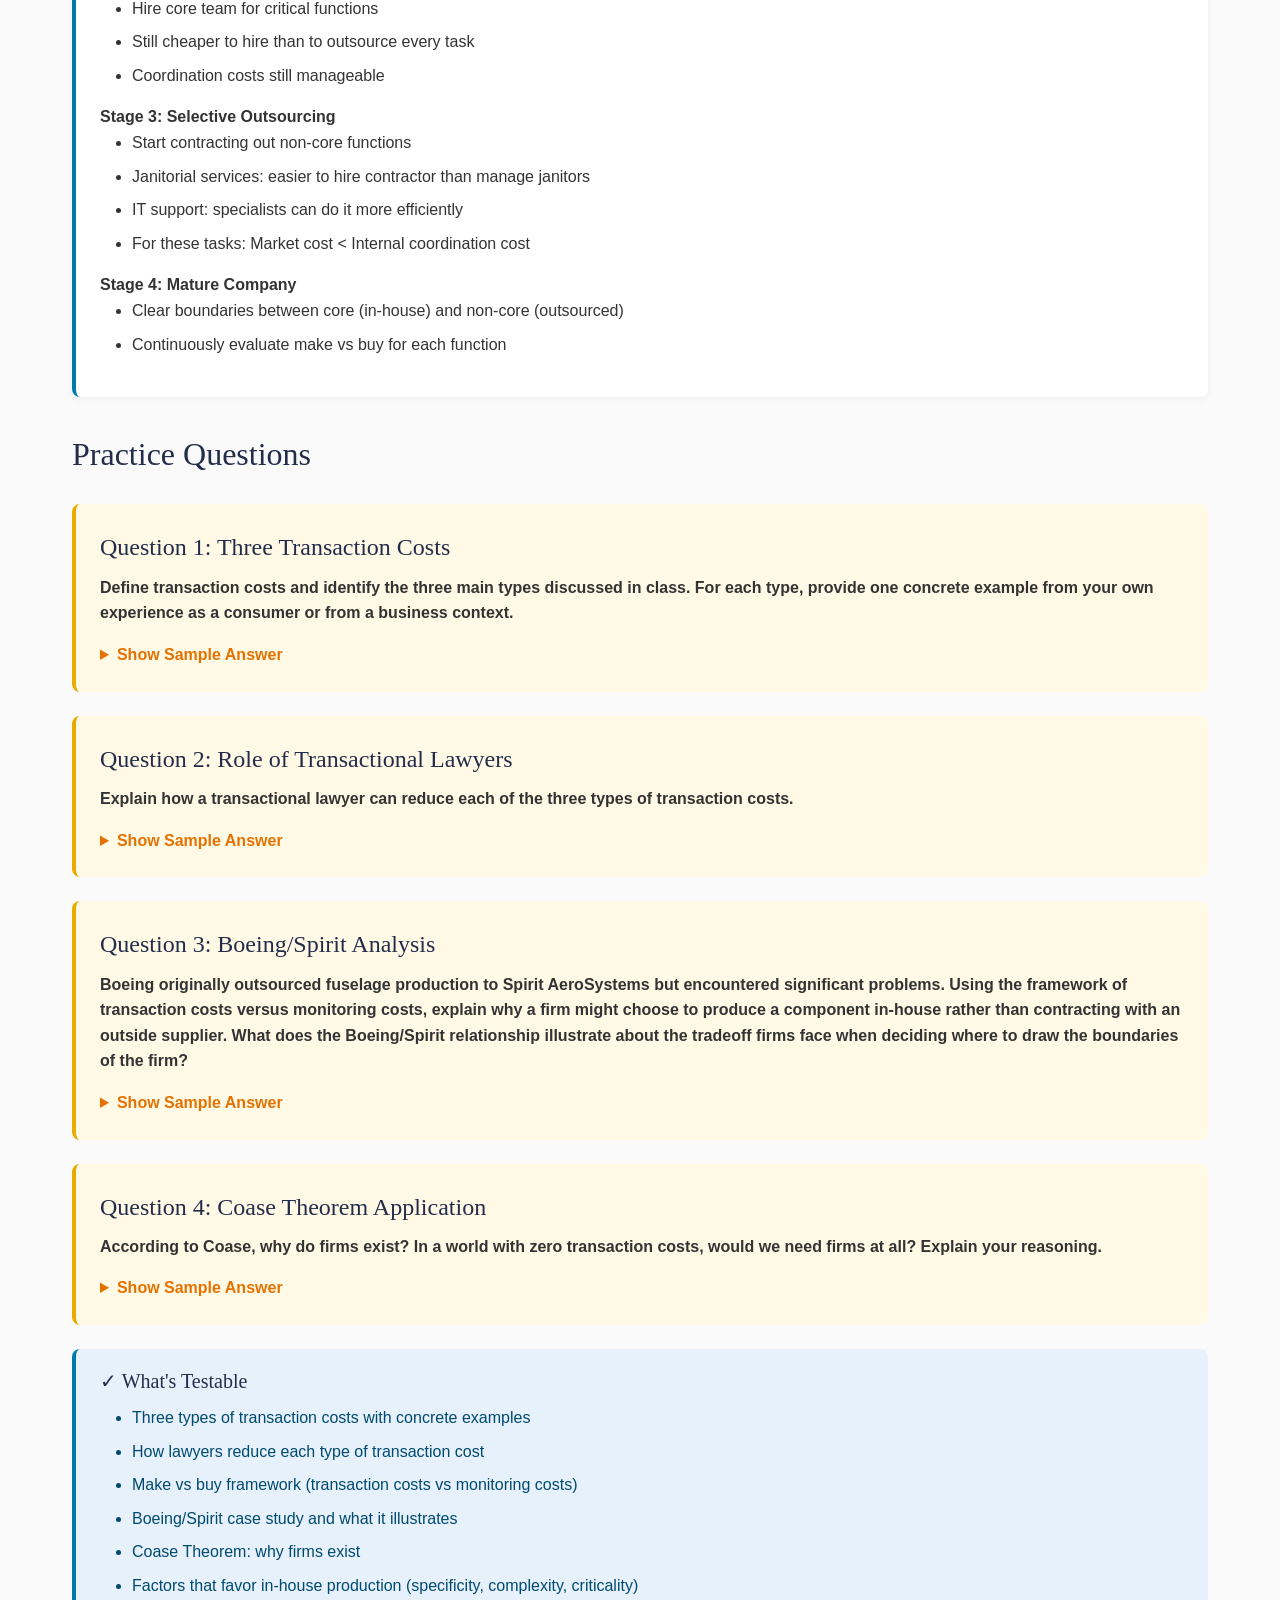
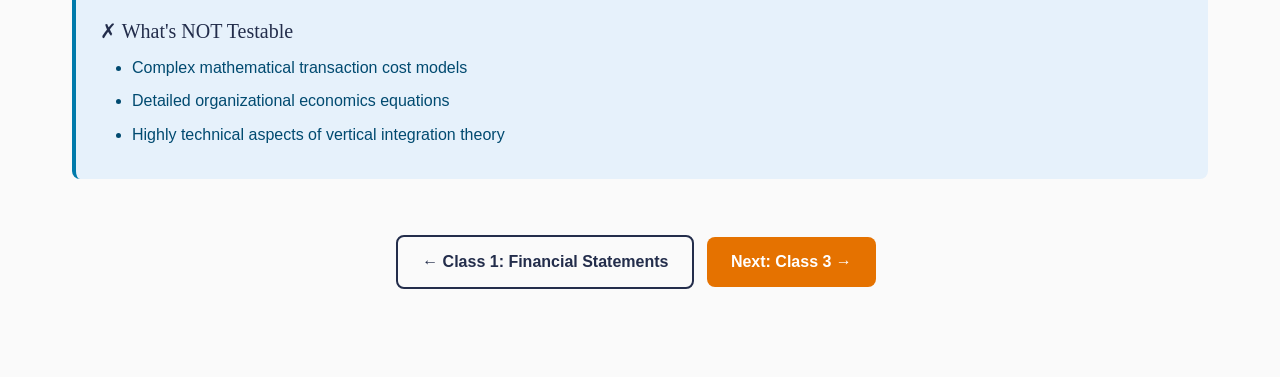
==== commit 02d49414: "Update class2.html" ====
--- a/class2.html
+++ b/class2.html
@@ -9,7 +9,7 @@
 <body>
     <nav>
         <div class="container">
-            <div class="logo"><a href="index.html" style="color: white; text-decoration: none;">⚖️ UVA Law</a></div>
+            <div class="logo">⚖️ UVA Law - Intro to Law & Business</div>
             <ul>
                 <li><a href="index.html">Home</a></li>
                 <li><a href="class1.html">Class 1</a></li>
@@ -17,149 +17,176 @@
                 <li><a href="class3.html">Class 3</a></li>
                 <li><a href="class4.html">Class 4</a></li>
                 <li><a href="class5.html">Class 5</a></li>
-                <li><a href="class6.html">Class 6-7</a></li>
-                <li><a href="class7.html">Class 8-9</a></li>
+                <li><a href="class6.html">Class 6</a></li>
+                <li><a href="class7.html">Class 7</a></li>
             </ul>
         </div>
     </nav>
 
     <div class="container">
-        <a href="index.html" class="btn btn-secondary">← Back to Home</a>
-        
         <h1>Class 2: Transaction Costs & The Nature of the Firm</h1>
-        
-        <div style="margin: 1rem 0;">
-            <span class="badge important">IMPORTANT</span>
-            <span class="badge explain">MUST EXPLAIN</span>
-        </div>
-
-        <div class="toc">
-            <strong>Quick Jump:</strong>
-            <a href="#costs">3 Types of Costs</a>
-            <a href="#boeing">Boeing/Spirit</a>
-            <a href="#coase">Coase Theorem</a>
-            <a href="#review">Review Questions</a>
-        </div>
-
-        <div class="alert alert-exam">
-            <strong>🎯 What You Must Know:</strong> Define the 3 transaction costs with examples. Explain the Boeing/Spirit tradeoff. Know why firms exist (Coase).
-        </div>
-
-        <h2 id="costs">The Three Types of Transaction Costs</h2>
+        <p style="font-size: 1.1rem; color: var(--cool-gray); margin-bottom: 2rem;">
+            Why firms exist, when to make vs buy, and how transaction costs shape business decisions
+        </p>
+
+        <div class="podcast-container">
+            <div class="podcast-header">
+                <span class="podcast-icon">🎧</span>
+                <div>
+                    <h3 class="podcast-title">Class 2 Podcast</h3>
+                    <p class="podcast-duration">Listen first for overview (~12 minutes)</p>
+                </div>
+            </div>
+            <audio controls>
+                <source src="PASTE_CLASS_2_PODCAST_LINK_HERE" type="audio/mpeg">
+                Your browser does not support the audio element.
+            </audio>
+            <div class="speed-controls">
+                <button class="speed-btn" onclick="document.querySelectorAll('audio')[0].playbackRate=0.75">0.75x</button>
+                <button class="speed-btn" onclick="document.querySelectorAll('audio')[0].playbackRate=1.0">1x</button>
+                <button class="speed-btn" onclick="document.querySelectorAll('audio')[0].playbackRate=1.25">1.25x</button>
+                <button class="speed-btn" onclick="document.querySelectorAll('audio')[0].playbackRate=1.5">1.5x</button>
+                <button class="speed-btn" onclick="document.querySelectorAll('audio')[0].playbackRate=2.0">2x</button>
+            </div>
+        </div>
+
+        <div class="alert alert-warning">
+            <strong>🎯 EXAM FOCUS:</strong> Define the three transaction costs with examples. Explain the Boeing/Spirit tradeoff using the transaction costs vs monitoring costs framework. Know why firms exist (Coase Theorem). Complex transaction cost algebra is NOT tested.
+        </div>
+
+        <!-- SECTION 1: THE THREE TRANSACTION COSTS -->
+        <h2>The Three Types of Transaction Costs</h2>
 
         <div class="concept-box">
             <h3>1. Search Costs</h3>
-            <p><strong>Definition:</strong> The cost of finding the right party to contract with</p>
+            <p><strong>Definition:</strong> The cost of finding the right party to contract with.</p>
             
             <p><strong>Examples:</strong></p>
             <ul>
-                <li>Time spent shopping for a contractor</li>
-                <li>Researching potential suppliers</li>
+                <li>Time spent researching potential suppliers or contractors</li>
+                <li>Reading reviews and comparing options</li>
                 <li>Vetting candidates for a job</li>
-                <li>Finding reliable vendors</li>
+                <li>Traveling to meet potential business partners</li>
             </ul>
 
             <p><strong>How lawyers reduce search costs:</strong></p>
             <ul>
-                <li>Maintain networks of trusted parties</li>
-                <li>Know market rates and standards</li>
-                <li>Can quickly vet counterparties</li>
-                <li>Provide referrals based on experience</li>
+                <li>Maintain networks of trusted counterparties and vendors</li>
+                <li>Know market rates and industry standards</li>
+                <li>Can quickly vet potential partners using reputation and track record</li>
+                <li>Provide referrals based on past experience</li>
             </ul>
         </div>
 
         <div class="concept-box">
             <h3>2. Bargaining Costs</h3>
-            <p><strong>Definition:</strong> The cost of negotiating and reaching an agreement</p>
+            <p><strong>Definition:</strong> The cost of negotiating terms and reaching an agreement.</p>
             
             <p><strong>Examples:</strong></p>
             <ul>
-                <li>Time in negotiations and meetings</li>
-                <li>Back-and-forth on price and terms</li>
-                <li>Drafting and reviewing proposals</li>
-                <li>Dealing with contingencies and what-ifs</li>
+                <li>Time spent in negotiation meetings</li>
+                <li>Back-and-forth haggling over price and contract terms</li>
+                <li>Drafting and reviewing multiple versions of proposals</li>
+                <li>Dealing with contingencies and edge cases</li>
             </ul>
 
             <p><strong>How lawyers reduce bargaining costs:</strong></p>
             <ul>
-                <li>Use standard form contracts (don't reinvent wheel)</li>
-                <li>Know market norms for terms</li>
-                <li>Efficient negotiation (focus on key issues)</li>
-                <li>Clear communication reduces back-and-forth</li>
+                <li>Use standard form contracts (no need to reinvent the wheel)</li>
+                <li>Know market norms for deal terms</li>
+                <li>Focus negotiation on key issues rather than every detail</li>
+                <li>Clear communication reduces rounds of back-and-forth</li>
             </ul>
         </div>
 
         <div class="concept-box">
             <h3>3. Enforcement Costs</h3>
-            <p><strong>Definition:</strong> The cost of ensuring the other party performs as agreed</p>
+            <p><strong>Definition:</strong> The cost of ensuring the other party performs as agreed.</p>
             
             <p><strong>Examples:</strong></p>
             <ul>
                 <li>Monitoring quality and compliance</li>
-                <li>Audits and inspections</li>
-                <li>Resolving disputes</li>
-                <li>Litigation and court costs</li>
+                <li>Conducting audits and inspections</li>
+                <li>Resolving disputes when things go wrong</li>
+                <li>Litigation and court costs if breach occurs</li>
             </ul>
 
             <p><strong>How lawyers reduce enforcement costs:</strong></p>
             <ul>
-                <li>Draft clear, unambiguous contract terms</li>
-                <li>Include dispute resolution clauses (arbitration)</li>
-                <li>Set up escrow or performance bonds</li>
-                <li>Build in remedies and penalties</li>
-            </ul>
-        </div>
-
-        <h2 id="boeing">Boeing/Spirit Case Study</h2>
+                <li>Draft clear, unambiguous contract language</li>
+                <li>Include dispute resolution clauses (arbitration, mediation)</li>
+                <li>Set up escrow arrangements or performance bonds</li>
+                <li>Build in remedies and liquidated damages provisions</li>
+            </ul>
+        </div>
+
+        <!-- SECTION 2: BOEING/SPIRIT CASE STUDY -->
+        <h2>Case Study: Boeing & Spirit AeroSystems</h2>
 
         <div class="example-box">
             <h3>🛫 What Happened</h3>
-            <p>Boeing originally manufactured fuselages (the main body of the plane) in-house at their own facilities.</p>
-            
-            <p><strong>The Decision:</strong> In the early 2000s, Boeing decided to outsource fuselage production to Spirit AeroSystems to reduce costs and focus on core competencies.</p>
-
-            <p><strong>The Problems:</strong></p>
-            <ul>
-                <li>Quality issues and defects</li>
-                <li>Delivery delays</li>
-                <li>Misaligned incentives between Boeing and Spirit</li>
-                <li>Difficulty coordinating complex production</li>
-                <li>Spirit optimized for their own profits, not Boeing's needs</li>
-            </ul>
-
-            <p><strong>The Result:</strong> Boeing eventually had to bring some production back in-house and increase oversight of Spirit, but the damage to quality and reputation was significant.</p>
-        </div>
-
-        <div class="concept-box">
-            <h3>The Framework: Transaction Costs vs Monitoring Costs</h3>
-
-            <h4>When You OUTSOURCE (Buy from Market):</h4>
-            <ul>
-                <li>✅ <strong>Lower transaction costs:</strong> Spirit handles production, hiring, management</li>
-                <li>✅ <strong>Specialization benefits:</strong> Spirit focuses only on fuselages</li>
-                <li>❌ <strong>Higher monitoring costs:</strong> Need to ensure quality meets standards</li>
-                <li>❌ <strong>Harder to control:</strong> Can't directly manage Spirit's workers</li>
-                <li>❌ <strong>Misaligned incentives:</strong> Spirit wants to maximize profit, Boeing wants quality</li>
-                <li>❌ <strong>Coordination problems:</strong> Changes require negotiation, not internal orders</li>
-            </ul>
-
-            <h4>When You Make IN-HOUSE (Hierarchy):</h4>
-            <ul>
-                <li>❌ <strong>Higher transaction costs:</strong> You handle everything - hiring, managing, facilities</li>
-                <li>❌ <strong>Capital intensive:</strong> Need to invest in equipment and facilities</li>
-                <li>✅ <strong>Lower monitoring costs:</strong> Direct control over production</li>
-                <li>✅ <strong>Better quality control:</strong> Can immediately address issues</li>
-                <li>✅ <strong>Aligned incentives:</strong> Everyone works for same company goals</li>
-                <li>✅ <strong>Easier coordination:</strong> Can make changes through management, not contracts</li>
-            </ul>
-        </div>
-
-        <div class="alert alert-exam">
-            <h4>The Key Tradeoff</h4>
+            <p><strong>Original Setup:</strong> Boeing manufactured fuselages (the main body of aircraft) in-house at their own facilities with their own employees.</p>
+            
+            <p><strong>The Decision:</strong> In the early 2000s, Boeing decided to outsource fuselage production to Spirit AeroSystems to reduce costs and allow Boeing to focus on core competencies like design and final assembly.</p>
+
+            <p><strong>The Problems That Emerged:</strong></p>
+            <ul>
+                <li>Significant quality defects in delivered fuselages</li>
+                <li>Chronic delivery delays disrupting Boeing's production schedule</li>
+                <li>Misaligned incentives—Spirit optimized for its own profit margins, not Boeing's quality standards</li>
+                <li>Difficulty coordinating complex production changes</li>
+                <li>Spirit made design choices that benefited Spirit but created problems for Boeing's integration process</li>
+            </ul>
+
+            <p><strong>The Result:</strong> Boeing eventually had to bring some production back in-house and massively increase oversight of Spirit, essentially paying both the transaction costs AND the monitoring costs. Damage to quality, reputation, and the 737 MAX program was substantial.</p>
+        </div>
+
+        <div class="concept-box">
+            <h3>The Make vs Buy Framework</h3>
+
+            <h4>Option 1: OUTSOURCE (Buy from Market)</h4>
+            <p><strong>Advantages:</strong></p>
+            <ul>
+                <li>Lower transaction costs—supplier handles hiring, management, facilities</li>
+                <li>Specialization benefits—Spirit focuses only on fuselages</li>
+                <li>No capital investment required from Boeing</li>
+                <li>Flexibility to switch suppliers if needed</li>
+            </ul>
+
+            <p><strong>Disadvantages:</strong></p>
+            <ul>
+                <li>Higher monitoring costs—need extensive quality control</li>
+                <li>Less control—can't directly manage Spirit's workers or processes</li>
+                <li>Misaligned incentives—Spirit wants profit, Boeing wants quality</li>
+                <li>Coordination problems—changes require negotiation, not management directive</li>
+            </ul>
+
+            <h4>Option 2: MAKE IN-HOUSE (Hierarchy)</h4>
+            <p><strong>Advantages:</strong></p>
+            <ul>
+                <li>Lower monitoring costs—direct control over production</li>
+                <li>Better quality control—can immediately address issues</li>
+                <li>Aligned incentives—everyone works toward same company goals</li>
+                <li>Easier coordination—make changes through management, not contracts</li>
+            </ul>
+
+            <p><strong>Disadvantages:</strong></p>
+            <ul>
+                <li>Higher transaction costs—must handle everything (hiring, managing, facilities)</li>
+                <li>Capital intensive—need to invest in equipment and infrastructure</li>
+                <li>Less flexibility—harder to exit if conditions change</li>
+                <li>Dilutes focus from core competencies</li>
+            </ul>
+        </div>
+
+        <div class="exam-box">
+            <h3>🔥 The Critical Tradeoff</h3>
             <p><strong>Firms draw their boundaries where:</strong></p>
-            <p style="text-align: center; font-size: 1.2rem; margin: 1rem 0;">
+            <div style="text-align: center; font-size: 1.3rem; margin: 1.5rem 0; padding: 1rem; background: white; border-radius: 8px;">
                 <strong>Transaction Costs of Market = Monitoring Costs of Hierarchy</strong>
-            </p>
+            </div>
+            <p>When monitoring costs outweigh transaction costs → Make in-house</p>
+            <p>When transaction costs outweigh monitoring costs → Buy from market</p>
         </div>
 
         <div class="concept-box">
@@ -167,177 +194,288 @@
 
             <p>Fuselage production has these characteristics:</p>
             <ul>
-                <li><strong>High specificity:</strong> Custom to Boeing's exact designs</li>
-                <li><strong>Critical quality requirements:</strong> Lives depend on it</li>
-                <li><strong>Complex integration:</strong> Needs tight coordination with rest of aircraft</li>
-                <li><strong>Core to product:</strong> Not a commodity component</li>
-            </ul>
-
-            <p>When something has these traits, <strong>monitoring costs are too high</strong> → Better to make in-house</p>
-
-            <p><strong>The General Rule:</strong></p>
-            <ul>
-                <li>The more specific/complex/critical the component...</li>
-                <li>The higher the monitoring costs if outsourced...</li>
-                <li>The more likely you should make it in-house</li>
+                <li><strong>High specificity:</strong> Custom designed for each Boeing aircraft model</li>
+                <li><strong>Critical quality requirements:</strong> Safety-critical component—lives depend on it</li>
+                <li><strong>Complex integration:</strong> Requires tight coordination with wings, tail, systems</li>
+                <li><strong>Core to product:</strong> Not a commodity component that can be easily swapped</li>
+            </ul>
+
+            <p><strong>Result:</strong> When something has these traits, monitoring costs are extremely high. Better to make in-house.</p>
+
+            <p><strong>General Rule for Make vs Buy:</strong></p>
+            <ul>
+                <li>The more <strong>specific/complex/critical</strong> the component...</li>
+                <li>The higher the <strong>monitoring costs</strong> if outsourced...</li>
+                <li>The more likely you should <strong>make it in-house</strong></li>
             </ul>
         </div>
 
         <div class="example-box">
-            <h4>🥤 Contrast: Coca-Cola's Bottling Strategy</h4>
-            <p>Coca-Cola does the OPPOSITE - they outsource bottling to local franchisees.</p>
-
-            <p><strong>Why this works for Coke:</strong></p>
-            <ul>
-                <li><strong>Low specificity:</strong> Bottling is standardized process</li>
-                <li><strong>Low integration needs:</strong> Doesn't need coordination with Coke HQ</li>
-                <li><strong>Easy to monitor:</strong> Simple quality checks</li>
-                <li><strong>Local knowledge matters:</strong> Bottlers know their markets</li>
-            </ul>
-
-            <p><strong>Result:</strong> Transaction costs < Monitoring costs → Outsource it!</p>
-        </div>
-
-        <h2 id="coase">Coase Theorem - Why Firms Exist</h2>
-
-        <div class="concept-box">
-            <h3>The Big Question</h3>
-            <p>Why do firms exist at all? Why not just have everyone contract with everyone else as independent agents?</p>
-
-            <h4>Ronald Coase's Answer (1937):</h4>
+            <h4>Counterexample: Coca-Cola's Bottling Strategy</h4>
+            <p>Coca-Cola does the <strong>opposite</strong>—they outsource bottling to local franchisees worldwide.</p>
+
+            <p><strong>Why outsourcing works for Coke:</strong></p>
+            <ul>
+                <li><strong>Low specificity:</strong> Bottling is a standardized, repeatable process</li>
+                <li><strong>Low integration needs:</strong> Bottlers don't need constant coordination with Coke HQ</li>
+                <li><strong>Easy to monitor:</strong> Simple quality checks and brand standards</li>
+                <li><strong>Local knowledge valuable:</strong> Bottlers understand their regional markets better than HQ would</li>
+            </ul>
+
+            <p><strong>Result:</strong> Transaction costs of managing local bottling < Monitoring costs of franchise system → Outsource it!</p>
+        </div>
+
+        <!-- SECTION 3: COASE THEOREM -->
+        <h2>Coase Theorem: Why Firms Exist</h2>
+
+        <div class="concept-box">
+            <h3>The Fundamental Question</h3>
+            <p>Why do firms exist at all? Why not just have everyone operate as independent contractors and use markets for everything?</p>
+
+            <h4>Ronald Coase's Answer (1937 Nobel Prize-winning insight):</h4>
             <p><strong>Firms exist to minimize transaction costs.</strong></p>
+            
+            <p>In a world with zero transaction costs, we wouldn't need firms—everyone would just contract with everyone else for every task. But because markets have friction (search, bargaining, enforcement costs), it's often cheaper to bring activities inside a firm.</p>
         </div>
 
         <div class="example-box">
             <h4>The Thought Experiment</h4>
             
-            <p><strong>If markets were perfect (zero transaction costs):</strong></p>
-            <ul>
-                <li>No cost to find the right person</li>
-                <li>No cost to negotiate</li>
-                <li>No cost to enforce</li>
-                <li>→ Everyone would just contract for every single task</li>
-                <li>→ No need for firms!</li>
-            </ul>
-
-            <p><strong>In reality (high transaction costs):</strong></p>
-            <ul>
-                <li>Expensive to find right people for every task</li>
-                <li>Expensive to negotiate each transaction</li>
-                <li>Expensive to make sure work gets done</li>
-                <li>→ Better to create a firm!</li>
+            <p><strong>Imagine: Perfect Markets (Zero Transaction Costs)</strong></p>
+            <ul>
+                <li>Finding the right person for any task: <strong>free and instant</strong></li>
+                <li>Negotiating deal terms: <strong>free and instant</strong></li>
+                <li>Ensuring they do the work: <strong>free and automatic</strong></li>
+                <li>→ You'd just contract separately for every single task</li>
+                <li>→ No need for firms or employees!</li>
+            </ul>
+
+            <p><strong>Reality: High Transaction Costs</strong></p>
+            <ul>
+                <li>Finding the right person: <strong>expensive, time-consuming</strong></li>
+                <li>Negotiating every task: <strong>exhausting, slow</strong></li>
+                <li>Ensuring quality work: <strong>requires monitoring, enforcement</strong></li>
+                <li>→ Better to hire employees under long-term contracts</li>
+                <li>→ Use management hierarchy instead of markets</li>
             </ul>
         </div>
 
         <div class="concept-box">
             <h3>How Firms Reduce Transaction Costs</h3>
 
-            <p><strong>Instead of contracting for every task, a firm:</strong></p>
-            <ol>
-                <li><strong>Hires employees under long-term contracts</strong>
-                    <ul>
-                        <li>One search cost, one negotiation → covers many tasks</li>
-                        <li>Employment relationship reduces need to renegotiate constantly</li>
-                    </ul>
-                </li>
-                <li><strong>Uses hierarchy and management</strong>
-                    <ul>
-                        <li>Manager can direct employees to tasks</li>
-                        <li>No need to negotiate/contract for each assignment</li>
-                    </ul>
-                </li>
-                <li><strong>Internalizes coordination</strong>
-                    <ul>
-                        <li>Employees work together under same roof</li>
-                        <li>Shared systems, culture, processes</li>
-                    </ul>
-                </li>
-            </ol>
+            <p><strong>Instead of using markets for every task, firms:</strong></p>
+            
+            <p><strong>1. Hire employees under long-term employment contracts</strong></p>
+            <ul>
+                <li>One search process, one negotiation → covers hundreds of tasks</li>
+                <li>Don't need to renegotiate for each new assignment</li>
+                <li>Employment relationship implies broad duties within job scope</li>
+            </ul>
+            
+            <p><strong>2. Use hierarchy and management authority</strong></p>
+            <ul>
+                <li>Managers can direct employees to tasks without new contracts</li>
+                <li>No bargaining needed for routine work assignments</li>
+                <li>Authority relation replaces market transactions</li>
+            </ul>
+            
+            <p><strong>3. Internalize coordination</strong></p>
+            <ul>
+                <li>Employees work together under shared systems and culture</li>
+                <li>Common processes reduce need to specify everything</li>
+                <li>Informal coordination is easier within firm boundaries</li>
+            </ul>
         </div>
 
         <div class="concept-box">
             <h3>The Boundary of the Firm</h3>
 
             <p><strong>When does a firm stop expanding?</strong></p>
-            <p>A firm expands until: <code>Cost of internal coordination = Cost of market transaction</code></p>
-
-            <h4>Example: Small Startup → Large Company</h4>
-            <ul>
-                <li><strong>Stage 1 (Tiny startup):</strong> Founder does everything
-                    <ul><li>Very low coordination cost (it's just you!)</li></ul>
-                </li>
-                <li><strong>Stage 2 (Growing):</strong> Hire first employees
-                    <ul><li>Still cheaper to hire than outsource each task</li></ul>
-                </li>
-                <li><strong>Stage 3 (Established):</strong> Start outsourcing non-core functions
-                    <ul>
-                        <li>Janitorial services: easier to contract out</li>
-                        <li>IT support: specialists can do it cheaper</li>
-                        <li>Market cost < Internal coordination cost</li>
-                    </ul>
-                </li>
-            </ul>
-        </div>
-
-        <h2 id="review">Review Questions (From Professor)</h2>
-
-        <div class="concept-box">
-            <h3>Question 1</h3>
+            <p>A firm expands its boundaries until: <strong>Cost of internal coordination = Cost of market transaction</strong></p>
+
+            <h4>Example: Startup Growth Trajectory</h4>
+            
+            <p><strong>Stage 1: Solo Founder</strong></p>
+            <ul>
+                <li>Does everything personally (product, sales, admin)</li>
+                <li>Very low coordination costs (it's just you!)</li>
+            </ul>
+            
+            <p><strong>Stage 2: First Hires</strong></p>
+            <ul>
+                <li>Hire core team for critical functions</li>
+                <li>Still cheaper to hire than to outsource every task</li>
+                <li>Coordination costs still manageable</li>
+            </ul>
+            
+            <p><strong>Stage 3: Selective Outsourcing</strong></p>
+            <ul>
+                <li>Start contracting out non-core functions</li>
+                <li>Janitorial services: easier to hire contractor than manage janitors</li>
+                <li>IT support: specialists can do it more efficiently</li>
+                <li>For these tasks: Market cost < Internal coordination cost</li>
+            </ul>
+            
+            <p><strong>Stage 4: Mature Company</strong></p>
+            <ul>
+                <li>Clear boundaries between core (in-house) and non-core (outsourced)</li>
+                <li>Continuously evaluate make vs buy for each function</li>
+            </ul>
+        </div>
+
+        <!-- PRACTICE QUESTIONS -->
+        <h2>Practice Questions</h2>
+
+        <div class="practice-box">
+            <h3>Question 1: Three Transaction Costs</h3>
             <p><strong>Define transaction costs and identify the three main types discussed in class. For each type, provide one concrete example from your own experience as a consumer or from a business context.</strong></p>
             
-            <p><strong>Your Answer Should Include:</strong></p>
-            <ol>
-                <li><strong>Search Costs:</strong> Finding the right party
-                    <ul><li>Example: Researching plumbers, comparing prices online, reading reviews</li></ul>
-                </li>
-                <li><strong>Bargaining Costs:</strong> Negotiating the deal
-                    <ul><li>Example: Haggling over car price, back-and-forth on contract terms</li></ul>
-                </li>
-                <li><strong>Enforcement Costs:</strong> Ensuring performance
-                    <ul><li>Example: Inspecting work quality, resolving disputes, going to small claims court</li></ul>
-                </li>
-            </ol>
-        </div>
-
-        <div class="concept-box">
-            <h3>Question 2</h3>
+            <details style="margin-top: 1rem;">
+                <summary style="cursor: pointer; color: var(--uva-orange); font-weight: 600;">Show Sample Answer</summary>
+                <div style="margin-top: 1rem; padding: 1rem; background: white; border-radius: 6px;">
+                    <p><strong>Transaction costs</strong> are the costs of using the market to conduct economic exchanges.</p>
+                    
+                    <p><strong>1. Search Costs:</strong> The cost of finding the right party to contract with.</p>
+                    <ul>
+                        <li>Example: Spending hours researching plumbers online, reading reviews, comparing prices, and calling multiple companies before hiring one to fix a leak.</li>
+                    </ul>
+                    
+                    <p><strong>2. Bargaining Costs:</strong> The cost of negotiating terms and reaching agreement.</p>
+                    <ul>
+                        <li>Example: Haggling over the price of a used car, going back and forth on trade-in value, financing terms, and warranties before finalizing the deal.</li>
+                    </ul>
+                    
+                    <p><strong>3. Enforcement Costs:</strong> The cost of ensuring the other party performs as agreed.</p>
+                    <ul>
+                        <li>Example: Inspecting a contractor's work to ensure it meets code, withholding final payment until issues are fixed, or taking them to small claims court if they don't complete the job.</li>
+                    </ul>
+                </div>
+            </details>
+        </div>
+
+        <div class="practice-box">
+            <h3>Question 2: Role of Transactional Lawyers</h3>
             <p><strong>Explain how a transactional lawyer can reduce each of the three types of transaction costs.</strong></p>
             
-            <p><strong>Your Answer:</strong></p>
-            <ul>
-                <li><strong>Search:</strong> Networks/referrals, knows market parties, can vet quickly</li>
-                <li><strong>Bargaining:</strong> Standard forms, knows market terms, efficient negotiation</li>
-                <li><strong>Enforcement:</strong> Clear contract language, dispute resolution clauses, escrow arrangements</li>
-            </ul>
-        </div>
-
-        <div class="concept-box">
-            <h3>Question 3</h3>
+            <details style="margin-top: 1rem;">
+                <summary style="cursor: pointer; color: var(--uva-orange); font-weight: 600;">Show Sample Answer</summary>
+                <div style="margin-top: 1rem; padding: 1rem; background: white; border-radius: 6px;">
+                    <p><strong>Search Costs:</strong></p>
+                    <ul>
+                        <li>Lawyers maintain networks of reliable counterparties and vendors</li>
+                        <li>They know market rates and can quickly vet potential partners</li>
+                        <li>Provide referrals based on experience with parties in past deals</li>
+                    </ul>
+                    
+                    <p><strong>Bargaining Costs:</strong></p>
+                    <ul>
+                        <li>Use standard form contracts to avoid starting from scratch</li>
+                        <li>Know market norms for deal terms, reducing negotiation time</li>
+                        <li>Focus parties on material issues rather than every minor detail</li>
+                        <li>Clear communication reduces rounds of back-and-forth</li>
+                    </ul>
+                    
+                    <p><strong>Enforcement Costs:</strong></p>
+                    <ul>
+                        <li>Draft clear, unambiguous contract language to reduce disputes</li>
+                        <li>Include dispute resolution clauses (arbitration) to avoid costly litigation</li>
+                        <li>Set up escrow arrangements or performance bonds</li>
+                        <li>Build in remedies and liquidated damages provisions upfront</li>
+                    </ul>
+                </div>
+            </details>
+        </div>
+
+        <div class="practice-box">
+            <h3>Question 3: Boeing/Spirit Analysis</h3>
             <p><strong>Boeing originally outsourced fuselage production to Spirit AeroSystems but encountered significant problems. Using the framework of transaction costs versus monitoring costs, explain why a firm might choose to produce a component in-house rather than contracting with an outside supplier. What does the Boeing/Spirit relationship illustrate about the tradeoff firms face when deciding where to draw the boundaries of the firm?</strong></p>
             
-            <p><strong>Your Answer Should Include:</strong></p>
-            <ul>
-                <li><strong>Outsourcing lowers transaction costs</strong> (don't need to hire/manage) but <strong>increases monitoring costs</strong> (need to ensure quality)</li>
-                <li><strong>In-house raises transaction costs</strong> (must handle everything) but <strong>lowers monitoring costs</strong> (direct control)</li>
-                <li><strong>Boeing/Spirit problem:</strong> Fuselages are complex, critical, highly specific → monitoring costs too high when outsourced</li>
-                <li><strong>Key factors favoring in-house:</strong> Specificity, complexity, criticality, integration needs</li>
-                <li><strong>The tradeoff:</strong> Firms draw boundaries where transaction costs = monitoring costs</li>
-            </ul>
-        </div>
-
-        <div class="alert alert-exam">
-            <h4>💡 Exam Tips</h4>
-            <ul>
-                <li>Be able to give concrete examples of each type of transaction cost</li>
-                <li>The Boeing/Spirit case is your go-to example for make vs buy decisions</li>
-                <li>Remember: high specificity/complexity/criticality → make in-house</li>
-                <li>Coase theorem: firms exist because markets have transaction costs</li>
+            <details style="margin-top: 1rem;">
+                <summary style="cursor: pointer; color: var(--uva-orange); font-weight: 600;">Show Sample Answer</summary>
+                <div style="margin-top: 1rem; padding: 1rem; background: white; border-radius: 6px;">
+                    <p><strong>The Framework:</strong></p>
+                    <ul>
+                        <li><strong>Outsourcing</strong> lowers transaction costs (no need to hire, train, manage workers; no capital investment) but <strong>increases monitoring costs</strong> (need to ensure supplier delivers quality on time)</li>
+                        <li><strong>In-house production</strong> raises transaction costs (must handle all aspects of production) but <strong>lowers monitoring costs</strong> (direct control over process and quality)</li>
+                    </ul>
+                    
+                    <p><strong>Why In-House Can Be Better:</strong></p>
+                    <p>For components that are:</p>
+                    <ul>
+                        <li><strong>Highly specific</strong> to the firm's needs</li>
+                        <li><strong>Safety-critical</strong> or quality-sensitive</li>
+                        <li><strong>Require complex integration</strong> with other parts</li>
+                        <li><strong>Core to the product</strong></li>
+                    </ul>
+                    <p>...the monitoring costs of outsourcing become prohibitively high, making in-house production the better choice.</p>
+                    
+                    <p><strong>Boeing/Spirit Illustration:</strong></p>
+                    <ul>
+                        <li>Fuselages are highly specific to each aircraft model, safety-critical, and require tight integration with wings, tail, and systems</li>
+                        <li>When Boeing outsourced to Spirit, they encountered quality defects, delivery delays, and misaligned incentives</li>
+                        <li>Spirit optimized for its own profit, not Boeing's quality standards</li>
+                        <li>The monitoring costs (extensive oversight, quality control, dealing with defects) exceeded the transaction costs Boeing would have faced by keeping production in-house</li>
+                    </ul>
+                    
+                    <p><strong>The Tradeoff:</strong></p>
+                    <p>Firms draw their boundaries where the cost of using the market (including monitoring external suppliers) equals the cost of internal organization. Boeing misjudged this tradeoff for fuselages—a component too critical and complex to outsource effectively.</p>
+                </div>
+            </details>
+        </div>
+
+        <div class="practice-box">
+            <h3>Question 4: Coase Theorem Application</h3>
+            <p><strong>According to Coase, why do firms exist? In a world with zero transaction costs, would we need firms at all? Explain your reasoning.</strong></p>
+            
+            <details style="margin-top: 1rem;">
+                <summary style="cursor: pointer; color: var(--uva-orange); font-weight: 600;">Show Sample Answer</summary>
+                <div style="margin-top: 1rem; padding: 1rem; background: white; border-radius: 6px;">
+                    <p><strong>Why Firms Exist:</strong></p>
+                    <p>According to Coase, firms exist to minimize transaction costs. Using markets for every task involves costs of:</p>
+                    <ul>
+                        <li>Finding the right people (search costs)</li>
+                        <li>Negotiating each transaction (bargaining costs)</li>
+                        <li>Ensuring performance (enforcement costs)</li>
+                    </ul>
+                    <p>Firms reduce these costs by bringing activities inside organizational boundaries, using employment relationships and management hierarchy instead of repeated market transactions.</p>
+                    
+                    <p><strong>Zero Transaction Costs World:</strong></p>
+                    <p>If transaction costs were zero, we wouldn't need firms. Everyone could operate as independent contractors because:</p>
+                    <ul>
+                        <li>Finding the perfect person for any task would be instant and free</li>
+                        <li>Negotiating terms would be effortless</li>
+                        <li>Ensuring performance would be automatic and costless</li>
+                    </ul>
+                    <p>In this hypothetical world, markets would work perfectly for coordinating all economic activity, and the firm as an organizational form would serve no purpose.</p>
+                    
+                    <p>But because transaction costs are real and significant, firms emerge as a superior way to organize certain activities—specifically those where the transaction costs of using markets exceed the coordination costs of internal management.</p>
+                </div>
+            </details>
+        </div>
+
+        <!-- EXAM TIP -->
+        <div class="alert alert-info">
+            <h4>✓ What's Testable</h4>
+            <ul>
+                <li>Three types of transaction costs with concrete examples</li>
+                <li>How lawyers reduce each type of transaction cost</li>
+                <li>Make vs buy framework (transaction costs vs monitoring costs)</li>
+                <li>Boeing/Spirit case study and what it illustrates</li>
+                <li>Coase Theorem: why firms exist</li>
+                <li>Factors that favor in-house production (specificity, complexity, criticality)</li>
+            </ul>
+            
+            <h4 style="margin-top: 1rem;">✗ What's NOT Testable</h4>
+            <ul>
+                <li>Complex mathematical transaction cost models</li>
+                <li>Detailed organizational economics equations</li>
+                <li>Highly technical aspects of vertical integration theory</li>
             </ul>
         </div>
 
         <div style="margin: 3rem 0; text-align: center;">
-            <a href="class1.html" class="btn btn-secondary">← Class 1 (Financial Statements)</a>
-            <a href="class3.html" class="btn">Next: Class 3 (Entity Choice) →</a>
+            <a href="class1.html" class="btn btn-secondary">← Class 1: Financial Statements</a>
+            <a href="class3.html" class="btn btn-primary">Next: Class 3 →</a>
         </div>
     </div>
 </body>
--- a/styles.css
+++ b/styles.css
@@ -1,25 +1,41 @@
-/* UVA Law Study System - Shared Styles */
+* { 
+    margin: 0; 
+    padding: 0; 
+    box-sizing: border-box; 
+}
 
 :root {
     --uva-blue: #232D4B;
     --uva-orange: #E57200;
+    --rotunda-orange: #DF4E00;
     --lawn-green: #00843D;
+    --cool-gray: #666666;
+    --light-gray: #FAFAFA;
+    --medium-gray: #DDDDDD;
     --podcast-purple: #592A8A;
-    --rotunda-orange: #DF4E00;
-}
-
-* {
-    margin: 0;
-    padding: 0;
-    box-sizing: border-box;
+    --success: #00843D;
+    --warning: #EAAA00;
+    --error: #DF4E00;
+    --info: #007AAB;
 }
 
 body {
-    font-family: -apple-system, BlinkMacSystemFont, 'Segoe UI', sans-serif;
-    background: #FAFAFA;
+    font-family: 'Source Sans Pro', -apple-system, BlinkMacSystemFont, 'Segoe UI', sans-serif;
+    background: var(--light-gray);
+    color: #333;
     line-height: 1.6;
-    padding-bottom: 3rem;
-}
+}
+
+h1, h2, h3, h4 { 
+    font-family: 'Spectral', Georgia, serif;
+    font-weight: 500;
+    color: var(--uva-blue);
+}
+
+h1 { font-size: 2.5rem; margin-bottom: 0.5rem; }
+h2 { font-size: 2rem; margin: 2rem 0 1rem; }
+h3 { font-size: 1.5rem; margin-bottom: 0.5rem; }
+h4 { font-size: 1.25rem; margin-bottom: 0.5rem; }
 
 /* Navigation */
 nav {
@@ -29,78 +45,112 @@
     position: sticky;
     top: 0;
     z-index: 1000;
-    box-shadow: 0 2px 8px rgba(0, 0, 0, 0.1);
+    box-shadow: 0 2px 8px rgba(0,0,0,0.1);
 }
 
 nav .container {
-    max-width: 1200px;
+    max-width: 1400px;
     margin: 0 auto;
     display: flex;
     justify-content: space-between;
     align-items: center;
-    flex-wrap: wrap;
 }
 
 nav .logo {
+    font-size: 1.1rem;
     font-weight: 600;
-    font-size: 1.1rem;
 }
 
 nav ul {
     display: flex;
-    gap: 1rem;
+    gap: 2rem;
     list-style: none;
-    flex-wrap: wrap;
 }
 
 nav a {
     color: white;
     text-decoration: none;
-    padding: 0.5rem 0.75rem;
-    border-radius: 4px;
-    transition: background 0.2s;
-}
-
-nav a:hover {
-    background: rgba(255, 255, 255, 0.2);
+    transition: opacity 0.2s;
+}
+
+nav a:hover { 
+    opacity: 0.8; 
 }
 
 /* Container */
 .container {
-    max-width: 900px;
-    margin: 2rem auto;
-    padding: 0 2rem;
-}
-
-/* Typography */
-h1 {
-    color: var(--uva-blue);
-    margin: 2rem 0 1rem;
-    font-size: 2.2rem;
-}
-
-h2 {
-    color: var(--uva-blue);
-    margin: 2rem 0 1rem;
-    padding-top: 1.5rem;
-    border-top: 2px solid #E0E0E0;
-    font-size: 1.8rem;
-}
-
-h3 {
-    color: var(--uva-blue);
-    margin: 1.5rem 0 0.75rem;
-    font-size: 1.4rem;
-}
-
-h4 {
-    color: #555;
-    margin: 1rem 0 0.5rem;
-    font-size: 1.1rem;
-}
-
-p {
-    margin-bottom: 1rem;
+    max-width: 1200px;
+    margin: 0 auto;
+    padding: 2rem;
+}
+
+/* Content Boxes */
+.concept-box {
+    background: white;
+    border-left: 4px solid var(--info);
+    padding: 1.5rem;
+    margin: 1.5rem 0;
+    border-radius: 8px;
+    box-shadow: 0 2px 8px rgba(0,0,0,0.05);
+}
+
+.example-box {
+    background: #E6F7EE;
+    border-left: 4px solid var(--lawn-green);
+    padding: 1.5rem;
+    margin: 1.5rem 0;
+    border-radius: 8px;
+}
+
+.practice-box {
+    background: #FFF9E6;
+    border-left: 4px solid var(--warning);
+    padding: 1.5rem;
+    margin: 1.5rem 0;
+    border-radius: 8px;
+}
+
+.exam-box {
+    background: #FFF5E6;
+    border-left: 4px solid var(--rotunda-orange);
+    padding: 1.5rem;
+    margin: 1.5rem 0;
+    border-radius: 8px;
+}
+
+.calculation-box {
+    background: var(--light-gray);
+    padding: 1rem;
+    border-radius: 6px;
+    font-family: 'Courier New', monospace;
+    margin: 1rem 0;
+    overflow-x: auto;
+}
+
+/* Alerts */
+.alert {
+    padding: 1rem 1.5rem;
+    border-radius: 8px;
+    margin: 1.5rem 0;
+    border-left: 4px solid;
+}
+
+.alert-warning {
+    background: #FFF5E6;
+    border-left-color: var(--rotunda-orange);
+    color: #8B4000;
+}
+
+.alert-info {
+    background: #E6F1FB;
+    border-left-color: var(--info);
+    color: #004A70;
+}
+
+.alert-success {
+    background: #E6F7EE;
+    border-left-color: var(--lawn-green);
+    color: #005A2B;
 }
 
 /* Badges */
@@ -111,136 +161,44 @@
     font-size: 0.75rem;
     font-weight: 600;
     margin-right: 0.5rem;
-    margin-bottom: 0.5rem;
-}
-
-.badge.critical {
-    background: #FFF5E6;
-    color: var(--rotunda-orange);
-}
-
-.badge.important {
-    background: #FFF9E6;
-    color: #EAAA00;
-}
-
-.badge.calculation {
-    background: #E6F1FB;
-    color: #007AAB;
-}
-
-.badge.explain {
-    background: #E6F7EE;
-    color: var(--lawn-green);
-}
+}
+
+.badge-critical { background: #FFF5E6; color: var(--rotunda-orange); }
+.badge-calculation { background: #E6F1FB; color: var(--info); }
+.badge-testable { background: #E6F7EE; color: var(--lawn-green); }
 
 /* Buttons */
 .btn {
+    display: inline-block;
+    padding: 0.75rem 1.5rem;
+    border-radius: 8px;
+    font-weight: 600;
+    text-decoration: none;
+    transition: all 0.2s;
+    border: none;
+    cursor: pointer;
+    font-size: 1rem;
+    margin: 0.5rem 0.5rem 0.5rem 0;
+}
+
+.btn-primary {
     background: var(--uva-orange);
     color: white;
-    padding: 0.75rem 1.5rem;
-    border: none;
-    border-radius: 8px;
-    cursor: pointer;
-    margin: 0.5rem 0.5rem 0.5rem 0;
-    font-weight: 600;
-    font-size: 1rem;
-    transition: background 0.2s;
-    text-decoration: none;
-    display: inline-block;
-}
-
-.btn:hover {
+}
+
+.btn-primary:hover {
     background: var(--rotunda-orange);
 }
 
 .btn-secondary {
-    background: #666;
+    background: transparent;
+    border: 2px solid var(--uva-blue);
+    color: var(--uva-blue);
 }
 
 .btn-secondary:hover {
-    background: #555;
-}
-
-/* Alerts */
-.alert {
-    padding: 1rem 1.5rem;
-    border-radius: 8px;
-    margin: 1.5rem 0;
-    border-left: 4px solid;
-}
-
-.alert-exam {
-    background: #FFF5E6;
-    border-left-color: var(--uva-orange);
-}
-
-.alert-success {
-    background: #E6F7EE;
-    border-left-color: var(--lawn-green);
-}
-
-.alert-warning {
-    background: #FFF9E6;
-    border-left-color: #EAAA00;
-}
-
-.alert-not-tested {
-    background: #F5F5F5;
-    border-left-color: #999;
-    color: #666;
-}
-
-/* Content Boxes */
-.concept-box {
-    background: white;
-    border-left: 4px solid var(--uva-orange);
-    padding: 1.5rem;
-    margin: 1.5rem 0;
-    border-radius: 8px;
-    box-shadow: 0 2px 4px rgba(0, 0, 0, 0.05);
-}
-
-.example-box {
-    background: #F8F9FA;
-    border-left: 4px solid var(--lawn-green);
-    padding: 1.5rem;
-    margin: 1.5rem 0;
-    border-radius: 8px;
-}
-
-.calculation-box {
-    background: #E6F1FB;
-    border-left: 4px solid #007AAB;
-    padding: 1.5rem;
-    margin: 1.5rem 0;
-    border-radius: 8px;
-    font-family: 'Courier New', monospace;
-}
-
-.mistake-box {
-    background: #FFE6E6;
-    border-left: 4px solid #DC3545;
-    padding: 1rem 1.5rem;
-    margin: 1rem 0;
-    border-radius: 8px;
-}
-
-/* Code blocks */
-pre {
-    background: #F5F5F5;
-    padding: 1rem;
-    border-radius: 4px;
-    overflow-x: auto;
-    margin: 1rem 0;
-    line-height: 1.4;
-}
-
-code {
-    background: #F5F5F5;
-    padding: 0.2rem 0.4rem;
-    border-radius: 3px;
-    font-family: monospace;
+    background: var(--uva-blue);
+    color: white;
 }
 
 /* Lists */
@@ -253,64 +211,106 @@
     margin-bottom: 0.5rem;
 }
 
-/* Lesson cards (for home page) */
-.lesson-grid {
-    display: grid;
-    grid-template-columns: repeat(auto-fit, minmax(300px, 1fr));
+/* Podcast Player */
+.podcast-container {
+    background: linear-gradient(135deg, #592A8A 0%, #7B42BC 100%);
+    padding: 1.5rem;
+    border-radius: 12px;
+    margin: 2rem 0;
+    box-shadow: 0 4px 12px rgba(89, 42, 138, 0.3);
+}
+
+.podcast-header {
+    display: flex;
+    align-items: center;
     gap: 1rem;
-    margin: 2rem 0;
-}
-
-.lesson-card {
+    margin-bottom: 1rem;
+}
+
+.podcast-icon {
+    font-size: 2rem;
+}
+
+.podcast-title {
+    color: white;
+    margin: 0;
+    font-size: 1.2rem;
+}
+
+.podcast-duration {
+    color: rgba(255,255,255,0.8);
+    margin: 0;
+    font-size: 0.9rem;
+}
+
+audio {
+    width: 100%;
+    margin: 0.5rem 0;
+}
+
+.speed-controls {
+    display: flex;
+    gap: 0.5rem;
+    margin-top: 1rem;
+    flex-wrap: wrap;
+}
+
+.speed-btn {
+    background: rgba(255,255,255,0.2);
+    color: white;
+    border: none;
+    padding: 0.5rem 1rem;
+    border-radius: 6px;
+    cursor: pointer;
+    transition: background 0.2s;
+}
+
+.speed-btn:hover {
+    background: rgba(255,255,255,0.3);
+}
+
+/* Tables */
+table {
+    width: 100%;
+    border-collapse: collapse;
+    margin: 1rem 0;
     background: white;
-    padding: 1.5rem;
-    border-radius: 8px;
-    border-left: 4px solid var(--uva-orange);
-    box-shadow: 0 2px 4px rgba(0, 0, 0, 0.05);
-    transition: transform 0.2s;
-}
-
-.lesson-card:hover {
-    transform: translateY(-2px);
-    box-shadow: 0 4px 8px rgba(0, 0, 0, 0.1);
-}
-
-/* Table of contents */
-.toc {
-    background: white;
-    padding: 1rem 1.5rem;
-    border-radius: 8px;
-    margin: 1.5rem 0;
-    box-shadow: 0 2px 4px rgba(0, 0, 0, 0.05);
-}
-
-.toc a {
-    color: var(--uva-orange);
-    text-decoration: none;
-    margin-right: 1rem;
-    font-size: 0.9rem;
-}
-
-.toc a:hover {
-    text-decoration: underline;
-}
-
-/* Mobile responsive */
+    border-radius: 8px;
+    overflow: hidden;
+}
+
+th {
+    background: var(--uva-blue);
+    color: white;
+    padding: 1rem;
+    text-align: left;
+    font-weight: 600;
+}
+
+td {
+    padding: 1rem;
+    border-bottom: 1px solid var(--medium-gray);
+}
+
+tr:last-child td {
+    border-bottom: none;
+}
+
+/* Utility Classes */
+.text-center { text-align: center; }
+.mt-2 { margin-top: 2rem; }
+.mb-2 { margin-bottom: 2rem; }
+
+/* Responsive */
 @media (max-width: 768px) {
     nav ul {
-        width: 100%;
-        margin-top: 0.5rem;
+        display: none;
     }
     
     .container {
-        padding: 0 1rem;
+        padding: 1rem;
     }
     
-    h1 {
-        font-size: 1.8rem;
-    }
-    
-    .lesson-grid {
-        grid-template-columns: 1fr;
-    }
-}
+    h1 { font-size: 2rem; }
+    h2 { font-size: 1.5rem; }
+}
